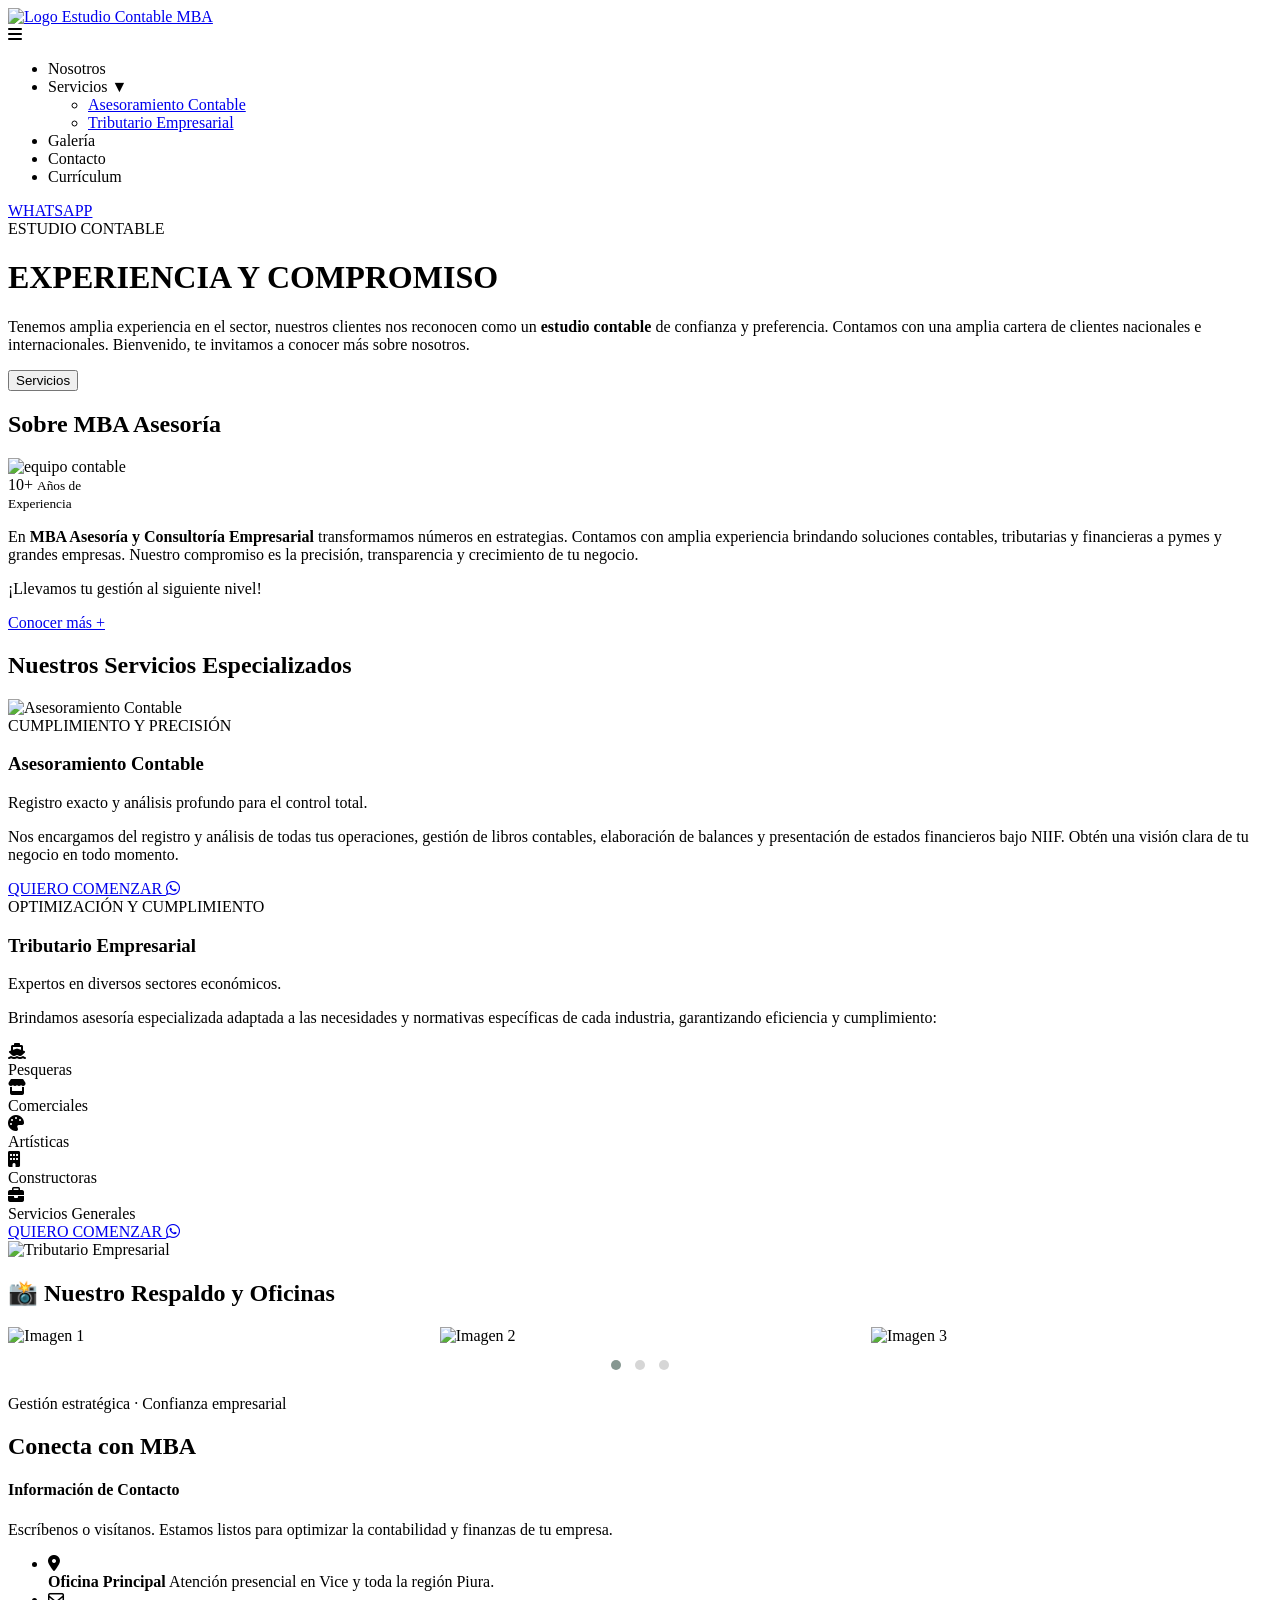
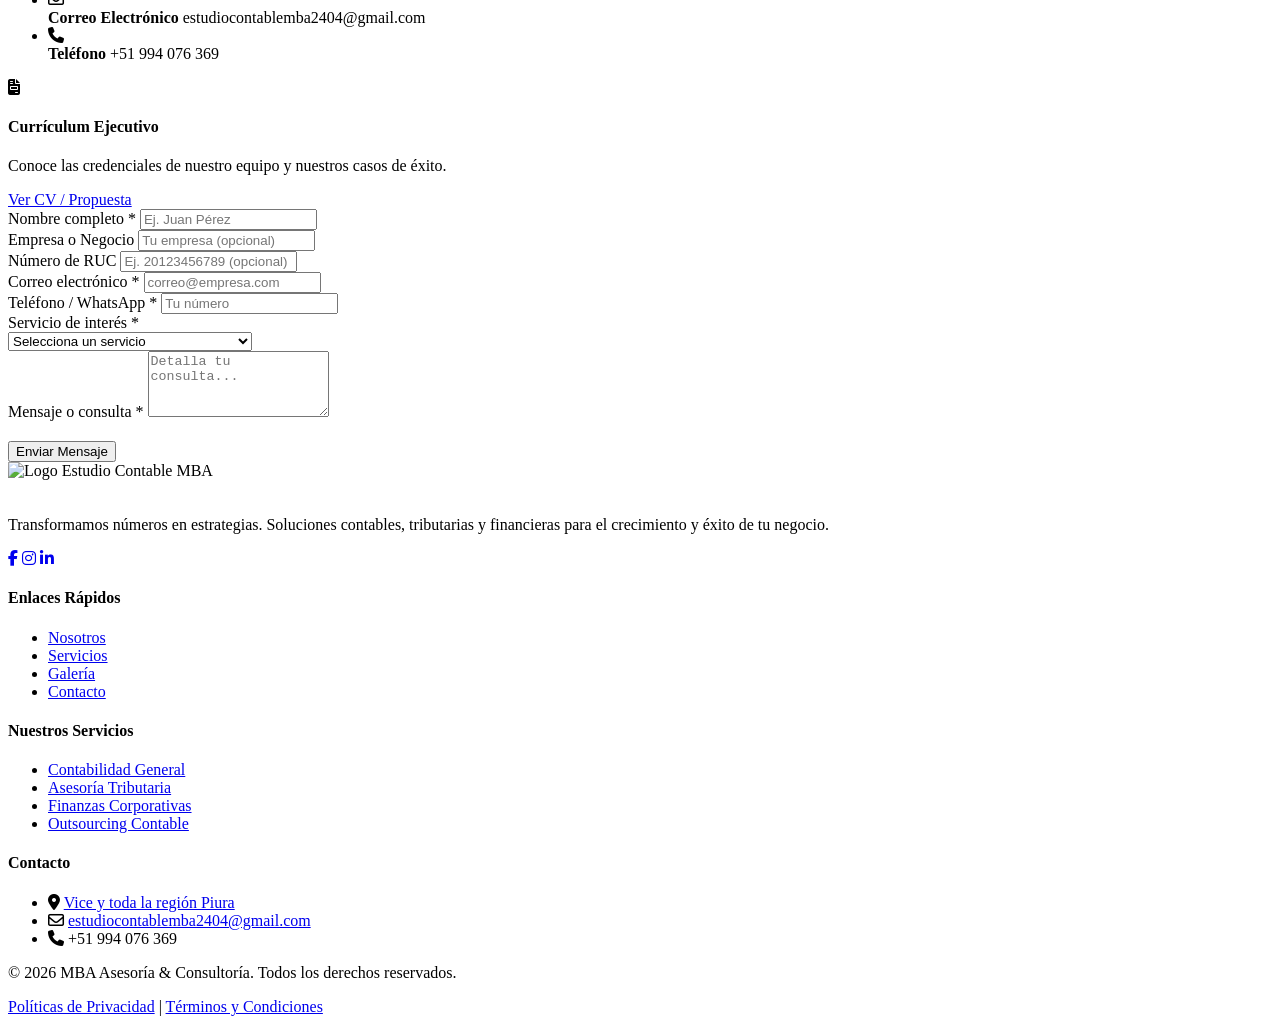
==== index.html @ dce8d4fb "Add files via upload" ====
<!DOCTYPE html>
<html lang="es">

<head>
    <meta charset="UTF-8">
    <meta name="viewport" content="width=device-width, initial-scale=1.0, user-scalable=yes">
    <title>MBA Asesoría | Consultoría Empresarial</title>

    <link rel="preconnect" href="https://fonts.googleapis.com">
    <link rel="preconnect" href="https://fonts.gstatic.com" crossorigin>
    <link href="https://fonts.googleapis.com/css2?family=Inter:wght@300;400;500;600;700;800&display=swap"
        rel="stylesheet">
    <link rel="stylesheet" href="https://cdnjs.cloudflare.com/ajax/libs/OwlCarousel2/2.3.4/assets/owl.carousel.min.css">
    <link rel="stylesheet"
        href="https://cdnjs.cloudflare.com/ajax/libs/OwlCarousel2/2.3.4/assets/owl.theme.default.min.css">
    <link rel="stylesheet" href="https://cdnjs.cloudflare.com/ajax/libs/font-awesome/6.4.0/css/all.min.css">
    <link rel="stylesheet" href="estilos/estilos.css">
    <!-- Google reCAPTCHA v2 -->
    <script src="https://www.google.com/recaptcha/api.js" async defer></script>
</head>

<body>
    <!-- ==========================================
         SECCIÓN HERO Y NAVEGACIÓN
         ========================================== -->
    <header class="header header-full-bg">
        <div class="header-overlay"></div>
        <!-- ==========================================
             MENÚ DE NAVEGACIÓN (EFECTO STICKY)
             ========================================== -->
        <!-- Contenedor del menú para el efecto sticky -->
        <div id="nav-wrapper" class="nav-wrapper">
            <div class="contenedor">
                <div class="encabezado fade-in-down">
                    <a href="#" class="logo-empresa">
                        <img src="imagenes/LOGO MBA.png" alt="Logo Estudio Contable MBA" class="logo-img">
                    </a>
                    <div class="nav-container">
                        <!-- ==========================================
                             MENÚ HAMBURGUESA (MÓVIL)
                             ========================================== -->
                        <!-- Botón hamburguesa para móvil -->
                        <div class="menu-toggle" id="mobile-menu-btn">
                            <i class="fa-solid fa-bars"></i>
                        </div>
                        <nav class="menu menu-blanco" id="nav-menu">
                            <ul>
                                <li data-section="sobre">Nosotros</li>
                                <li class="dropdown" data-section="servicios">
                                    Servicios <span class="arrow">▼</span>
                                    <ul class="dropdown-menu">
                                        <li><a href="#servicios">Asesoramiento Contable</a></li>
                                        <li><a href="#servicios">Tributario Empresarial</a></li>
                                    </ul>
                                </li>
                                <li data-section="carrusel">Galería</li>
                                <li data-section="contacto">Contacto</li>
                                <li data-section="cv">Currículum</li>
                            </ul>
                        </nav>
                        <a class="nav-btn-whatsapp nav-btn-destacado" href="https://wa.me/51994076369" target="_blank">
                            WHATSAPP
                        </a>
                    </div>
                </div>
            </div>
        </div>

        <div class="contenedor hero-contenedor">
            <div class="hero-contenido-inferior">
                <div class="hero-texto fade-in-up">
                    <div class="hero-subtitulo">
                        <span class="linea-vertical"></span> ESTUDIO CONTABLE
                    </div>
                    <h1>EXPERIENCIA Y COMPROMISO</h1>
                    <p>Tenemos amplia experiencia en el sector, nuestros clientes nos reconocen como un <strong>estudio
                            contable</strong> de confianza y preferencia. Contamos con una amplia cartera de clientes
                        nacionales e internacionales. Bienvenido, te invitamos a conocer más sobre nosotros.</p>
                    <div class="hero-botones">
                        <button class="btn-solid-accent"
                            onclick="document.getElementById('servicios').scrollIntoView({behavior: 'smooth'})">Servicios</button>
                    </div>
                </div>
            </div>

            <div class="scroll-down-icon fade-in-up" style="animation-delay: 0.5s">
                <a href="#sobre">
                    <div class="mouse-icon">
                        <div class="wheel"></div>
                    </div>
                </a>
            </div>
        </div>
    </header>

    <!-- ==========================================
         SECCIÓN SOBRE NOSOTROS
         ========================================== -->
    <section id="sobre" class="seccion-clara">
        <div class="container-section">
            <div class="titulo-seccion fade-in-up">
                <h2>Sobre MBA Asesoría</h2>
                <div class="linea-adorno"></div>
            </div>
            <div class="contenedor-sobremi fade-in-up">
                <div class="sobremi-imagen-wrapper">
                    <img src="imagenes/9.jpg" alt="equipo contable">
                    <div class="experiencia-badge">
                        <span>10+</span>
                        <small>Años de<br>Experiencia</small>
                    </div>
                </div>
                <div class="contenedor_boton">
                    <p>En <strong>MBA Asesoría y Consultoría Empresarial</strong> transformamos números en estrategias.
                        Contamos con amplia experiencia brindando soluciones contables, tributarias y financieras a
                        pymes y grandes empresas. Nuestro compromiso es la precisión, transparencia y crecimiento de tu
                        negocio.</p>
                    <p class="resaltado">¡Llevamos tu gestión al siguiente nivel!</p>
                    <a href="#contacto" class="btn-mas">Conocer más +</a>
                </div>
            </div>
        </div>
    </section>

    <!-- ==========================================
         SECCIÓN SERVICIOS (DISEÑO ZIGZAG)
         ========================================== -->
    <section id="servicios" class="seccion-clara">
        <div class="container-section">
            <div class="titulo-seccion fade-in-up">
                <h2>Nuestros Servicios Especializados</h2>
                <div class="linea-adorno"></div>
            </div>
            <div class="servicios-lista">
                <!-- Servicio 1: Imagen Izquierda, Texto Derecha -->
                <div class="servicio-fila fade-in-up">
                    <div class="servicio-img">
                        <img src="imagenes/1.jpg" alt="Asesoramiento Contable">
                    </div>
                    <div class="servicio-info">
                        <div class="servicio-etiqueta"><span class="punto"></span> CUMPLIMIENTO Y PRECISIÓN</div>
                        <h3>Asesoramiento Contable</h3>
                        <p class="servicio-destacado">Registro exacto y análisis profundo para el control total.</p>
                        <p>Nos encargamos del registro y análisis de todas tus operaciones, gestión de libros contables,
                            elaboración de balances y presentación de estados financieros bajo NIIF. Obtén una visión
                            clara de tu negocio en todo momento.</p>
                        <a href="#contacto" class="btn-servicio-wsp">
                            QUIERO COMENZAR
                            <span class="icono-btn">
                                <i class="fa-brands fa-whatsapp"></i>
                            </span>
                        </a>
                    </div>
                </div>

                <!-- Servicio 2: Texto Izquierda, Imagen Derecha -->
                <div class="servicio-fila inverso fade-in-up">
                    <div class="servicio-info">
                        <div class="servicio-etiqueta"><span class="punto"></span> OPTIMIZACIÓN Y CUMPLIMIENTO</div>
                        <h3>Tributario Empresarial</h3>
                        <p class="servicio-destacado">Expertos en diversos sectores económicos.</p>
                        <p>Brindamos asesoría especializada adaptada a las necesidades y normativas específicas de cada industria, garantizando eficiencia y cumplimiento:</p>
                        
                        <div class="sectores-grid">
                            <div class="sector-card">
                                <div class="sector-icon"><i class="fa-solid fa-ship"></i></div>
                                <span>Pesqueras</span>
                            </div>
                            <div class="sector-card">
                                <div class="sector-icon"><i class="fa-solid fa-store"></i></div>
                                <span>Comerciales</span>
                            </div>
                            <div class="sector-card">
                                <div class="sector-icon"><i class="fa-solid fa-palette"></i></div>
                                <span>Artísticas</span>
                            </div>
                            <div class="sector-card">
                                <div class="sector-icon"><i class="fa-solid fa-building"></i></div>
                                <span>Constructoras</span>
                            </div>
                            <div class="sector-card">
                                <div class="sector-icon"><i class="fa-solid fa-briefcase"></i></div>
                                <span>Servicios Generales</span>
                            </div>
                        </div>

                        <a href="#contacto" class="btn-servicio-wsp mt-4">
                            QUIERO COMENZAR
                            <span class="icono-btn">
                                <i class="fa-brands fa-whatsapp"></i>
                            </span>
                        </a>
                    </div>
                    <div class="servicio-img">
                        <img src="imagenes/10.jpg" alt="Tributario Empresarial">
                    </div>
                </div>
            </div>
        </div>
    </section>

    <!-- ==========================================
         CARRUSEL DE IMÁGENES (OWL CAROUSEL)
         ========================================== -->
    <div class="carrusel-wrapper seccion-clara" id="carrusel">
        <div class="container-section">
            <div class="titulo-seccion fade-in-up">
                <h2>📸 Nuestro Respaldo y Oficinas</h2>
                <div class="linea-adorno"></div>
            </div>
            <div class="owl-carousel owl-theme fade-in-up" id="miCarrusel">
                <div class="item"><img src="imagenes/5.png" alt="Imagen 1"></div>
                <div class="item"><img src="imagenes/6.jpg" alt="Imagen 2"></div>
                <div class="item"><img src="imagenes/7.jpg" alt="Imagen 3"></div>
                <div class="item"><img src="imagenes/8.jpg" alt="Imagen 4"></div>
                <div class="item"><img src="imagenes/2.jpg" alt="Imagen 5"></div>
                <div class="item"><img src="imagenes/9.jpg" alt="Imagen 6"></div>
                <div class="item"><img src="imagenes/1.jpg" alt="Imagen 7"></div>
            </div>
            <p class="carrusel-subtitulo">Gestión estratégica · Confianza empresarial</p>
        </div>
    </div>

    <section id="contacto" class="seccion-contacto">
        <div class="container-section">
            <div class="titulo-seccion fade-in-up">
                <h2>Conecta con MBA</h2>
                <div class="linea-adorno"></div>
            </div>
            <div class="contacto-wrapper fade-in-up">
                <div class="contacto-info">
                    <h4>Información de Contacto</h4>
                    <p class="contacto-desc">Escríbenos o visítanos. Estamos listos para optimizar la contabilidad y
                        finanzas de tu empresa.</p>
                    <ul class="lista-contacto">
                        <li>
                            <span class="icono-contacto">
                                <i class="fa-solid fa-location-dot"></i>
                            </span>
                            <div class="detalle-contacto">
                                <strong>Oficina Principal</strong>
                                <span>Atención presencial en Vice y toda la región Piura.</span>
                            </div>
                        </li>
                        <li>
                            <span class="icono-contacto">
                                <i class="fa-regular fa-envelope"></i>
                            </span>
                            <div class="detalle-contacto">
                                <strong>Correo Electrónico</strong>
                                <span>estudiocontablemba2404@gmail.com</span>
                            </div>
                        </li>
                        <li>
                            <span class="icono-contacto">
                                <i class="fa-solid fa-phone"></i>
                            </span>
                            <div class="detalle-contacto">
                                <strong>Teléfono</strong>
                                <span>+51 994 076 369</span>
                            </div>
                        </li>
                    </ul>

                    <div class="cv-caja">
                        <div class="cv-icono">
                            <i class="fa-solid fa-file-invoice"></i>
                        </div>
                        <div class="cv-contenido">
                            <h4>Currículum Ejecutivo</h4>
                            <p>Conoce las credenciales de nuestro equipo y nuestros casos de éxito.</p>
                            <a href="#cv" class="btn-cv">Ver CV / Propuesta</a>
                        </div>
                    </div>
                </div>

                <!-- ==========================================
                     FORMULARIO (ENVÍO A GOOGLE SHEETS)
                     ========================================== -->
                <div class="contacto-formulario">
                    <form id="form-google-sheets">
                        <div class="form-row">
                            <div class="grupo-input">
                                <label for="nombre">Nombre completo *</label>
                                <input type="text" id="nombre" name="nombre" required placeholder="Ej. Juan Pérez">
                            </div>
                            <div class="grupo-input">
                                <label for="empresa">Empresa o Negocio</label>
                                <input type="text" id="empresa" name="empresa" placeholder="Tu empresa (opcional)">
                            </div>
                        </div>
                        <div class="form-row">
                            <div class="grupo-input">
                                <label for="ruc">Número de RUC</label>
                                <input type="text" id="ruc" name="ruc" placeholder="Ej. 20123456789 (opcional)">
                            </div>
                            <div class="grupo-input">
                                <label for="correo">Correo electrónico *</label>
                                <input type="email" id="correo" name="correo" required placeholder="correo@empresa.com">
                            </div>
                        </div>
                        <div class="form-row">
                            <div class="grupo-input">
                                <label for="telefono">Teléfono / WhatsApp *</label>
                                <input type="tel" id="telefono" name="telefono" required placeholder="Tu número">
                            </div>
                            <div class="grupo-input">
                                <label for="servicio">Servicio de interés *</label>
                                <div class="select-wrapper">
                                    <select id="servicio" name="servicio" required>
                                        <option value="" disabled selected>Selecciona un servicio</option>
                                        <option value="Contabilidad General">Contabilidad General</option>
                                        <option value="Asesoría Tributaria">Asesoría Tributaria</option>
                                        <option value="Finanzas Corporativas">Finanzas Corporativas</option>
                                        <option value="Outsourcing Contable">Outsourcing Contable</option>
                                        <option value="No lo sé / Quiero asesoría para elegir">No lo sé / Quiero
                                            asesoría para elegir</option>
                                        <option value="Otro">Otro</option>
                                    </select>
                                </div>
                            </div>
                        </div>
                        <div class="grupo-input">
                            <label for="mensaje">Mensaje o consulta *</label>
                            <textarea id="mensaje" name="mensaje" rows="4" required
                                placeholder="Detalla tu consulta..."></textarea>
                        </div>

                        <!-- AÑADE AQUÍ TU SITE-KEY DE GOOGLE RECAPTCHA -->
                        <div class="g-recaptcha" data-sitekey="TU_CLAVE_DE_SITIO_AQUI" style="margin-bottom: 20px;">
                        </div>

                        <button type="submit" id="btn-enviar" class="btn-principal ancho-completo">Enviar
                            Mensaje</button>
                        <div id="mensaje-estado" class="mensaje-estado"></div>
                    </form>
                </div>

            </div>
        </div>
    </section>

    <!-- ==========================================
         FOOTER (PIE DE PÁGINA CON CSS GRID)
         ========================================== -->
    <footer class="footer-profesional">
        <div class="footer-top">
            <div class="contenedor footer-grid">
                <div class="footer-col brand-col">
                    <div class="footer-logo">
                        <img src="imagenes/LOGO MBA.png" alt="Logo Estudio Contable MBA" class="logo-img"
                            style="margin-bottom: 20px; max-height: 80px;">
                    </div>
                    <p>Transformamos números en estrategias. Soluciones contables, tributarias y financieras para el
                        crecimiento y éxito de tu negocio.</p>
                    <div class="redes-sociales">
                        <a href="https://www.facebook.com/profile.php?id=100092338925636" target="_blank"
                            class="icono-red"><i class="fa-brands fa-facebook-f"></i></a>
                        <a href="#" class="icono-red"><i class="fa-brands fa-instagram"></i></a>
                        <a href="#" class="icono-red"><i class="fa-brands fa-linkedin-in"></i></a>
                    </div>
                </div>
                <div class="footer-col">
                    <h4>Enlaces Rápidos</h4>
                    <ul>
                        <li><a href="javascript:void(0)"
                                onclick="document.getElementById('sobre').scrollIntoView({behavior: 'smooth'})">Nosotros</a>
                        </li>
                        <li><a href="javascript:void(0)"
                                onclick="document.getElementById('servicios').scrollIntoView({behavior: 'smooth'})">Servicios</a>
                        </li>
                        <li><a href="javascript:void(0)"
                                onclick="document.getElementById('carrusel').scrollIntoView({behavior: 'smooth'})">Galería</a>
                        </li>
                        <li><a href="javascript:void(0)"
                                onclick="document.getElementById('contacto').scrollIntoView({behavior: 'smooth'})">Contacto</a>
                        </li>
                    </ul>
                </div>
                <div class="footer-col">
                    <h4>Nuestros Servicios</h4>
                    <ul>
                        <li><a href="servicios/contabilidad.html">Contabilidad General</a></li>
                        <li><a href="servicios/tributaria.html">Asesoría Tributaria</a></li>
                        <li><a href="servicios/finanzas.html">Finanzas Corporativas</a></li>
                        <li><a href="servicios/outsourcing.html">Outsourcing Contable</a></li>
                    </ul>
                </div>
                <div class="footer-col">
                    <h4>Contacto</h4>
                    <ul class="footer-contacto">
                        <li>
                            <i class="fa-solid fa-location-dot"></i>
                            <a href="https://maps.app.goo.gl/Wovm9vbF8Jiqnr1x7" target="_blank"><span>Vice y toda la región Piura</span></a>
                        </li>
                        <li>
                            <i class="fa-regular fa-envelope"></i>
                            <a href="https://mail.google.com/mail/?view=cm&fs=1&to=estudiocontablemba2404@gmail.com&" target="_blank"><span>estudiocontablemba2404@gmail.com</span></a>
                        </li>
                        <li>
                            <i class="fa-solid fa-phone"></i>
                            <span>+51 994 076 369</span>
                        </li>
                    </ul>
                </div>
            </div>
        </div>
        <div class="footer-bottom">
            <div class="contenedor">
                <div class="footer-bottom-content">
                    <p>&copy; 2026 MBA Asesoría & Consultoría. Todos los derechos reservados.</p>
                    <div class="footer-bottom-links">
                        <a href="#">Políticas de Privacidad</a>
                        <span class="separador">|</span>
                        <a href="#">Términos y Condiciones</a>
                    </div>
                </div>
            </div>
        </div>
    </footer>

    <script src="https://cdnjs.cloudflare.com/ajax/libs/jquery/3.7.1/jquery.min.js"></script>
    <script src="https://cdnjs.cloudflare.com/ajax/libs/OwlCarousel2/2.3.4/owl.carousel.min.js"></script>

    <script>
        // ==========================================
        // ⚙️ LÓGICA DEL CARRUSEL (AUTOPLAY Y RESPONSIVE)
        // ==========================================
        $(document).ready(function () {
            $("#miCarrusel").owlCarousel({
                items: 3,
                loop: true,
                margin: 30,
                autoplay: true,
                autoplayTimeout: 3500,
                autoplayHoverPause: true,
                smartSpeed: 800,
                responsive: {
                    0: { items: 1, margin: 15, nav: false },
                    768: { items: 2, margin: 20 },
                    1024: { items: 3, margin: 30 }
                },
                dots: true,
                nav: false
            });
        });

        // ==========================================
        // ⚙️ LÓGICA DEL MENÚ HAMBURGUESA
        // ==========================================
        const mobileMenuBtn = document.getElementById('mobile-menu-btn');
        const navMenu = document.getElementById('nav-menu');

        mobileMenuBtn.addEventListener('click', () => {
            navMenu.classList.toggle('active');
            const icon = mobileMenuBtn.querySelector('i');
            icon.classList.toggle('fa-bars');
            icon.classList.toggle('fa-xmark');
        });

        // ==========================================
        // ⚙️ LÓGICA DE NAVEGACIÓN POR SCROLL SUAVE
        // ==========================================
        document.querySelectorAll('.menu ul li').forEach(item => {
            item.addEventListener('click', function (e) {
                const texto = this.innerText.trim().toLowerCase();
                let sectionId = '';
                if (texto.includes('nosotros')) sectionId = 'sobre';
                else if (texto.includes('servicios')) sectionId = 'servicios';
                else if (texto.includes('galería')) sectionId = 'carrusel';
                else if (texto.includes('contacto')) sectionId = 'contacto';
                else if (texto.includes('currículum')) sectionId = 'cv';

                if (sectionId) {
                    const target = document.getElementById(sectionId);
                    if (target) {
                        target.scrollIntoView({ behavior: 'smooth', block: 'start' });
                        // Cerrar menú en móvil
                        if (navMenu.classList.contains('active')) {
                            navMenu.classList.remove('active');
                            const icon = mobileMenuBtn.querySelector('i');
                            icon.classList.add('fa-bars');
                            icon.classList.remove('fa-xmark');
                        }
                    }
                }
            });
        });

        // ==========================================
        // ⚙️ ANIMACIONES AL HACER SCROLL (INTERSECTION OBSERVER)
        // ==========================================
        const observerOptions = {
            root: null,
            rootMargin: '0px',
            threshold: 0.15
        };

        const observer = new IntersectionObserver((entries, observer) => {
            entries.forEach(entry => {
                if (entry.isIntersecting) {
                    entry.target.classList.add('visible');
                    observer.unobserve(entry.target);
                }
            });
        }, observerOptions);

        document.querySelectorAll('.fade-in-up, .fade-in-left, .fade-in-down').forEach(el => {
            observer.observe(el);
        });

        // ==========================================
        // ⚙️ LÓGICA PARA EL MENÚ STICKY (EFECTO BLANCO AL BAJAR)
        // ==========================================
        window.addEventListener('scroll', function () {
            const navWrapper = document.getElementById('nav-wrapper');
            if (window.scrollY > 50) {
                navWrapper.classList.add('navbar-fixed');
            } else {
                navWrapper.classList.remove('navbar-fixed');
            }
        });

        // ==========================================
        // ⚙️ LÓGICA DE ENVÍO DE FORMULARIO CON FETCH (SIN RECARGA)
        // ==========================================
        const form = document.getElementById('form-google-sheets');
        const btnEnviar = document.getElementById('btn-enviar');
        const mensajeEstado = document.getElementById('mensaje-estado');

        const scriptURL = 'https://script.google.com/macros/s/AKfycbwjhImYrNAMVXxxacIMW8kBl_aMa1dq9CRJsQU_aEEJx1-hh5KAFl4pVtEcw8vpDqfH/exec';

        form.addEventListener('submit', e => {
            e.preventDefault();
            btnEnviar.innerHTML = '<span class="loader"></span> Enviando...';
            btnEnviar.disabled = true;
            mensajeEstado.style.display = 'none';
            mensajeEstado.className = 'mensaje-estado';

            fetch(scriptURL, { method: 'POST', body: new FormData(form) })
                .then(response => {
                    mensajeEstado.textContent = '¡Mensaje enviado con éxito! Nos contactaremos pronto.';
                    mensajeEstado.classList.add('exito');
                    mensajeEstado.style.display = 'block';
                    btnEnviar.textContent = 'Enviar Mensaje';
                    btnEnviar.disabled = false;
                    form.reset();
                    setTimeout(() => { mensajeEstado.style.display = 'none'; }, 6000);
                })
                .catch(error => {
                    console.error('Error!', error.message);
                    mensajeEstado.textContent = 'Ocurrió un error al enviar. Por favor, intenta de nuevo.';
                    mensajeEstado.classList.add('error');
                    mensajeEstado.style.display = 'block';
                    btnEnviar.textContent = 'Enviar Mensaje';
                    btnEnviar.disabled = false;
                });
        });
    </script>
</body>

</html>
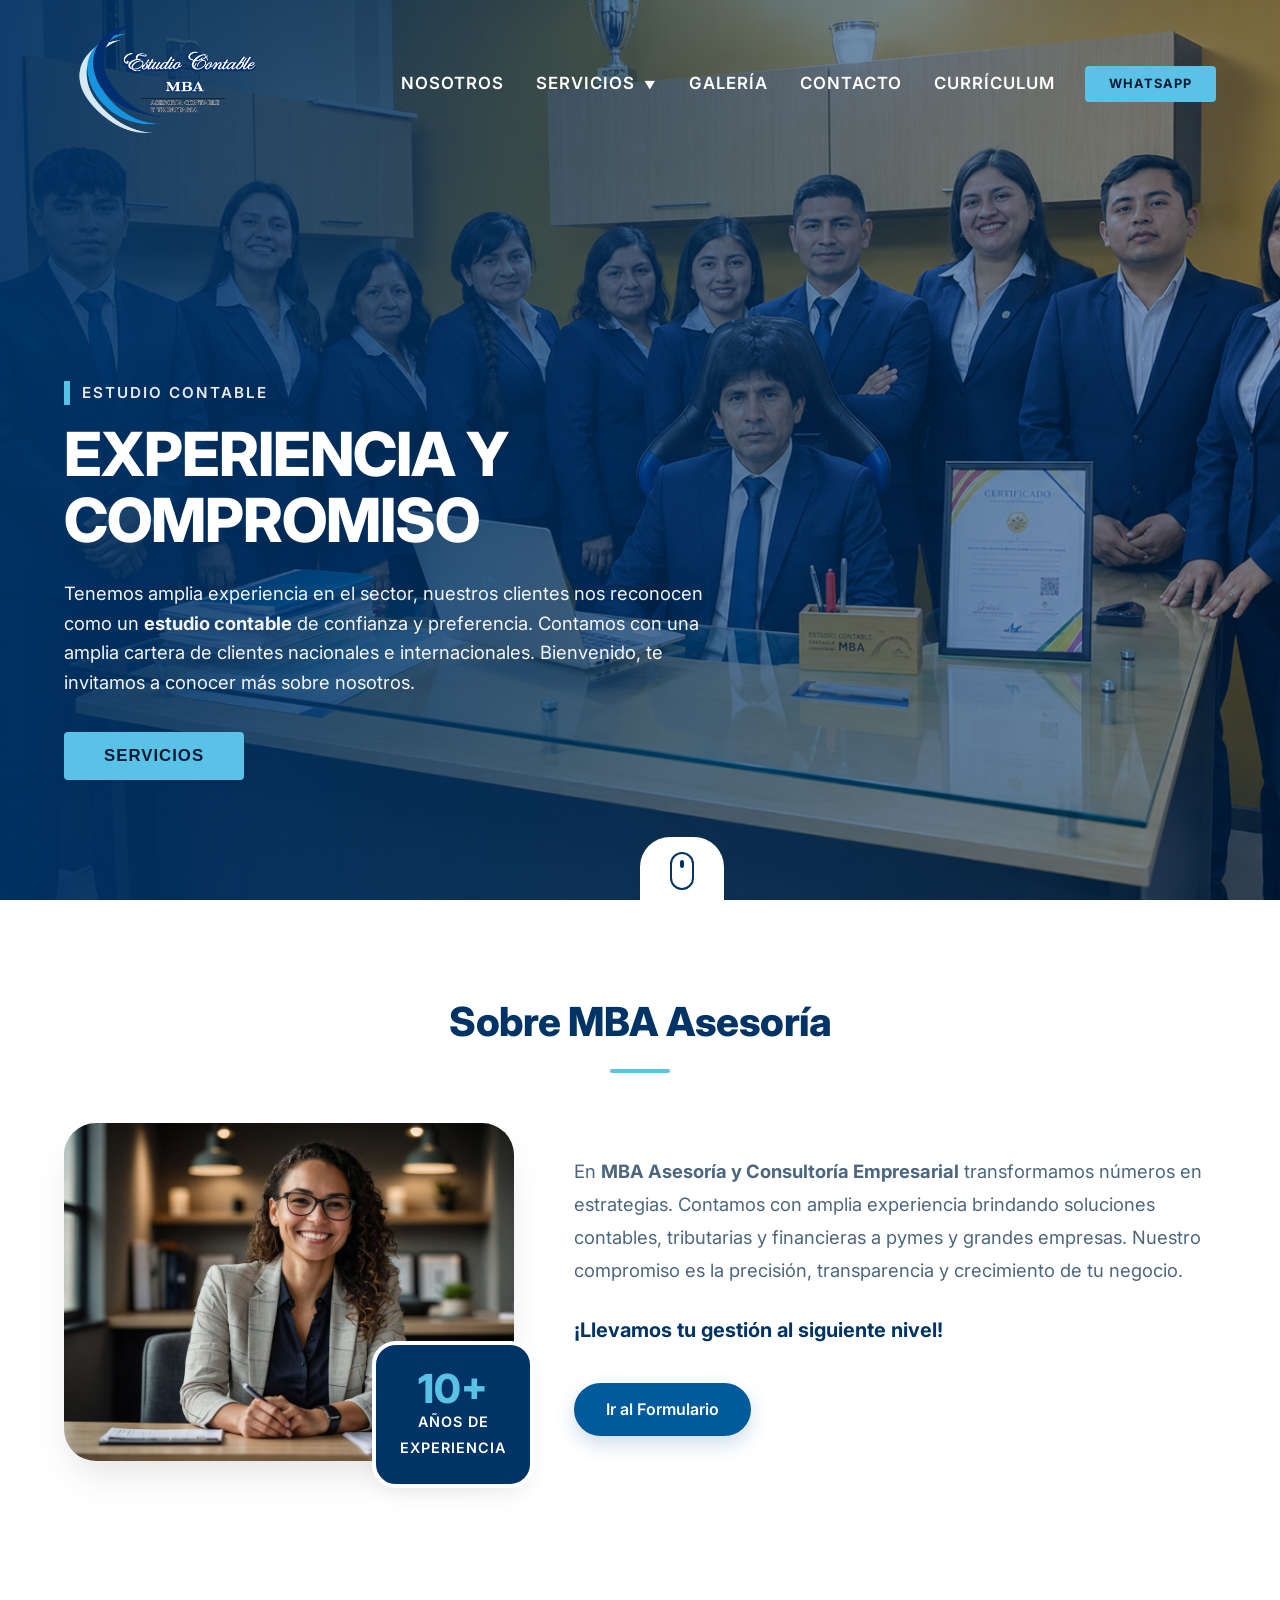
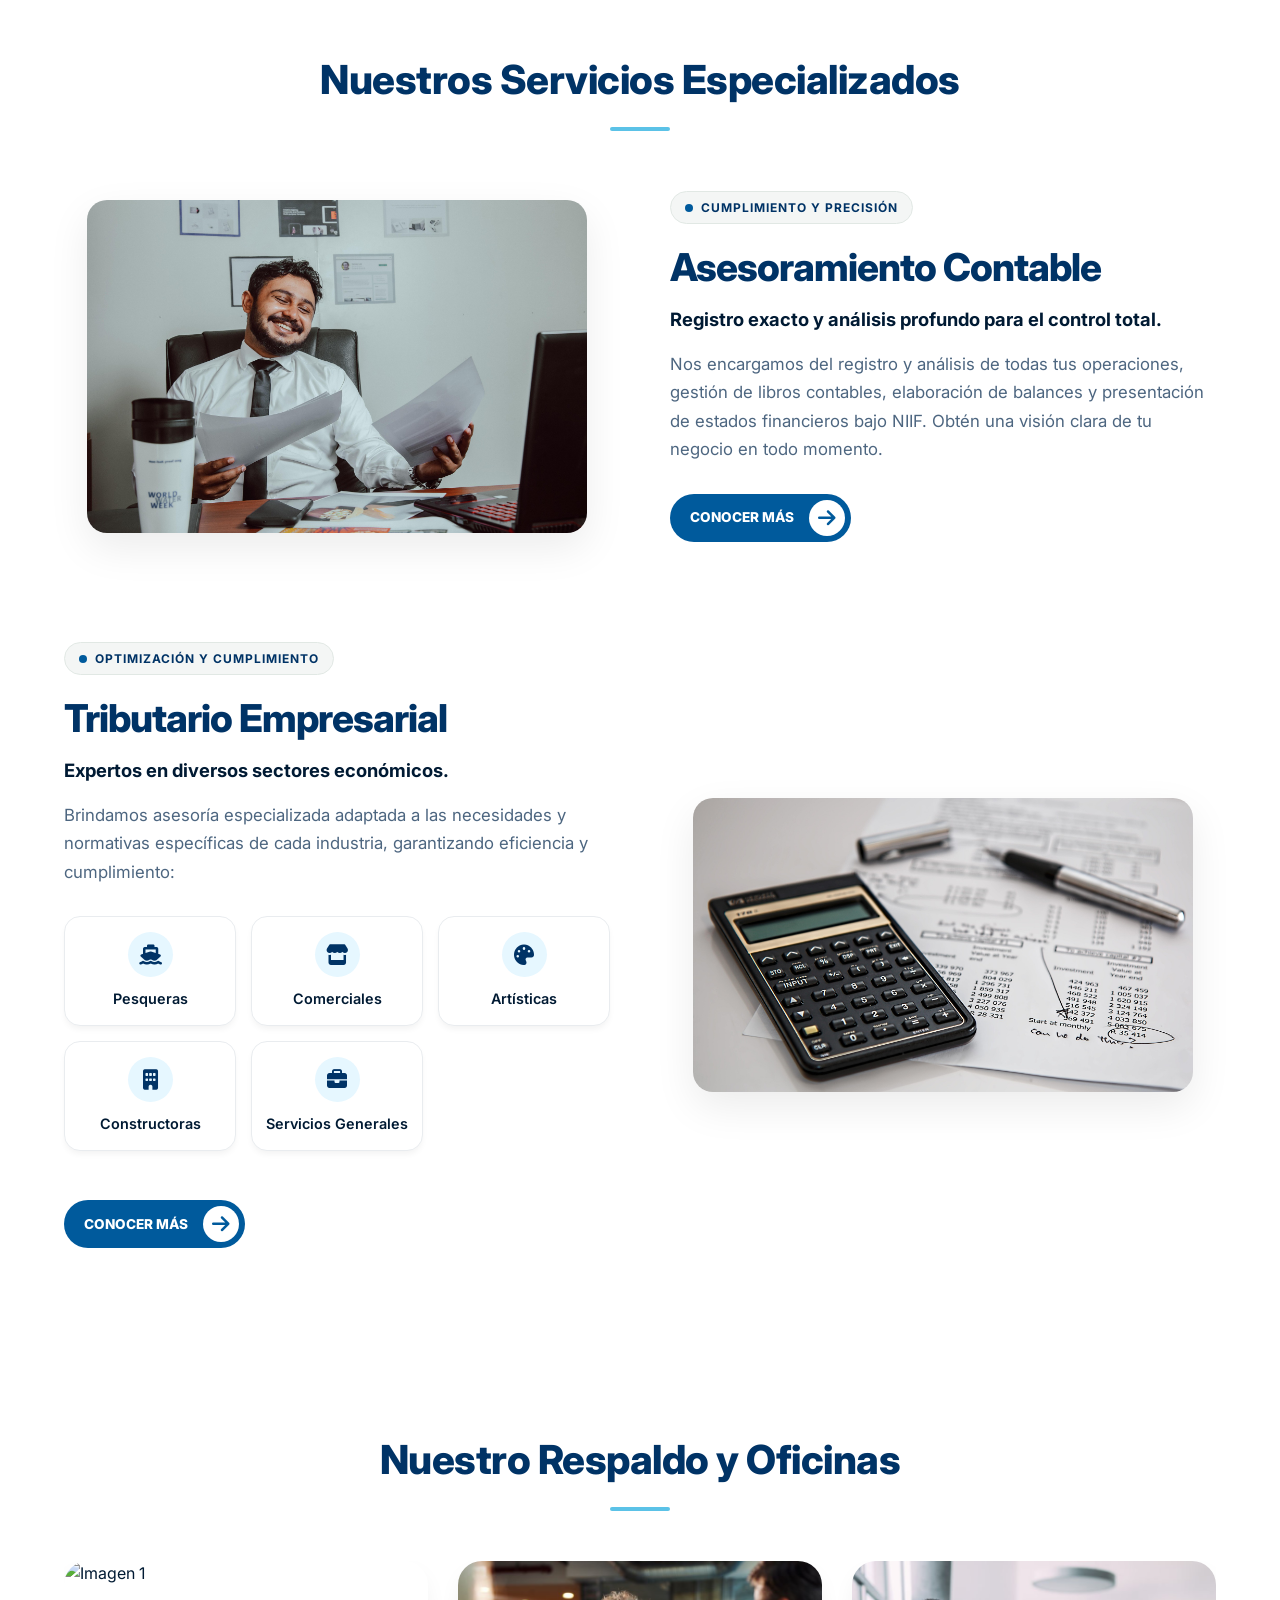
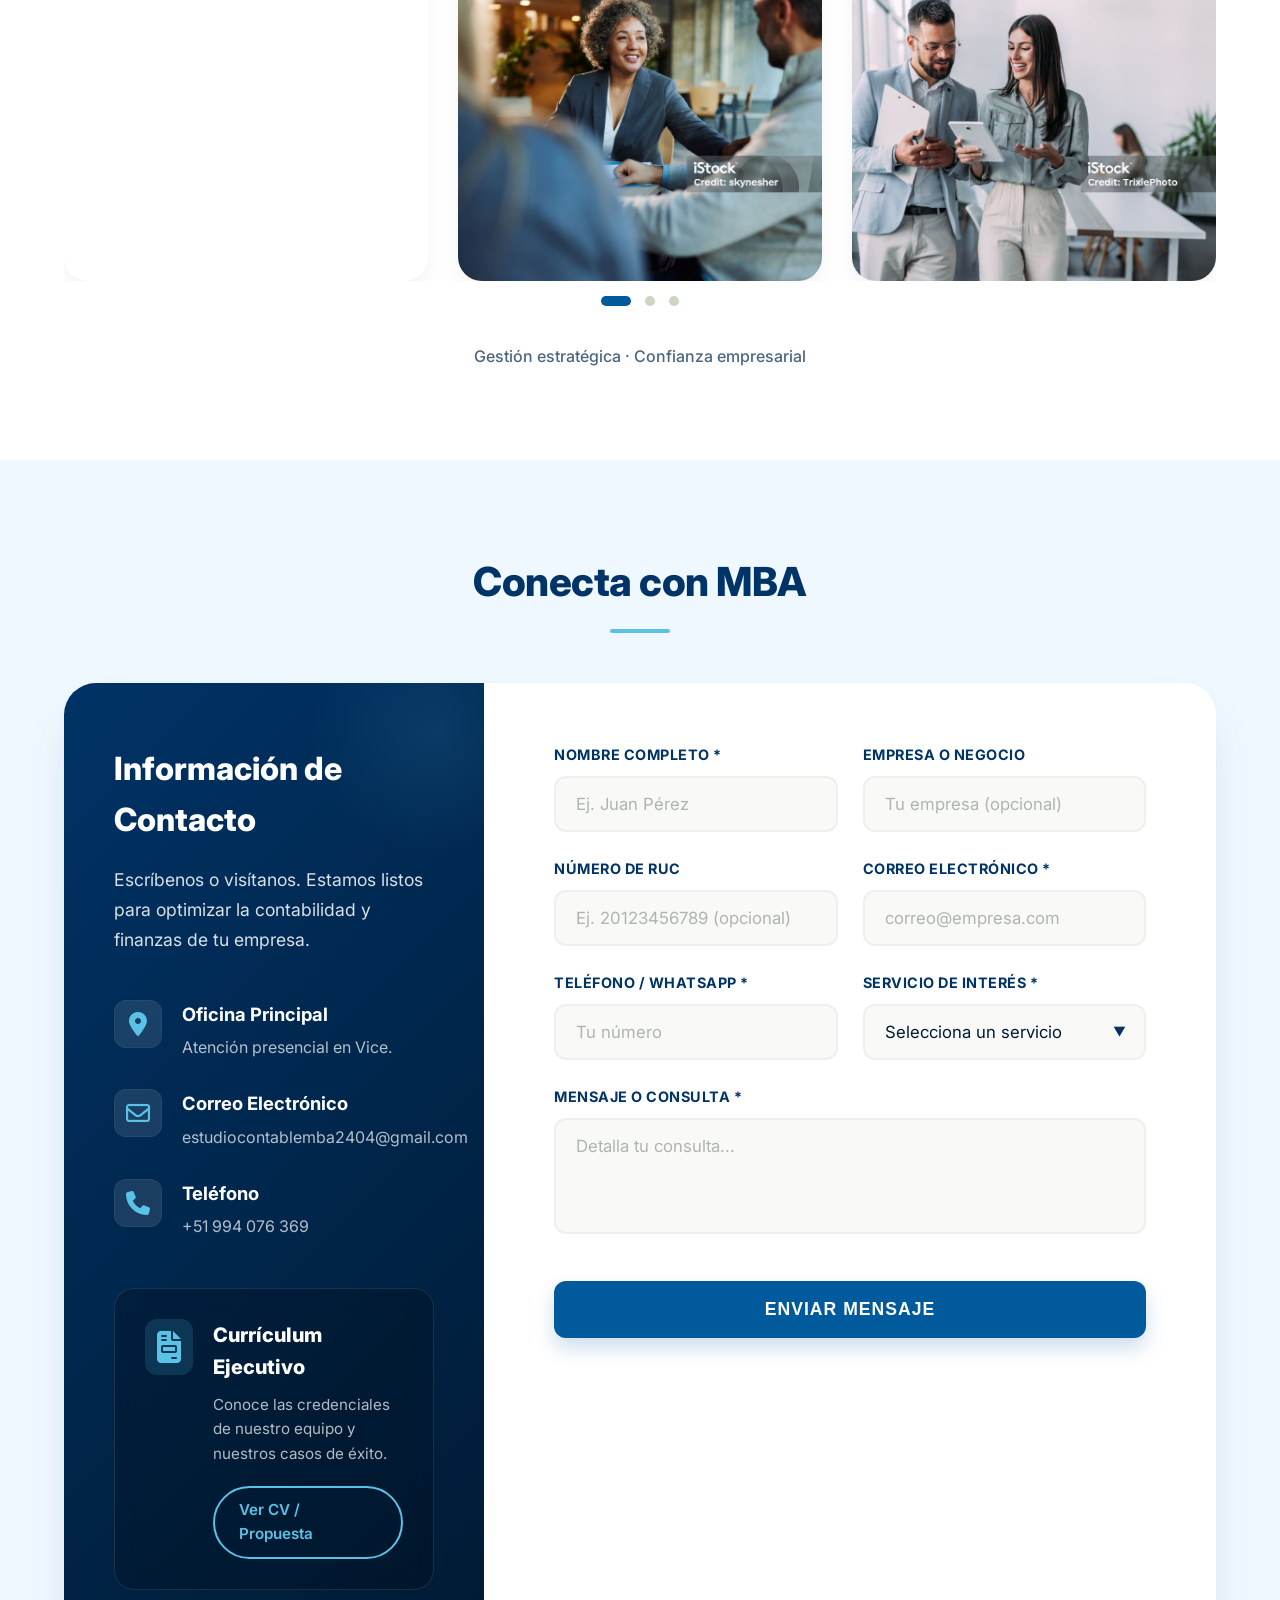
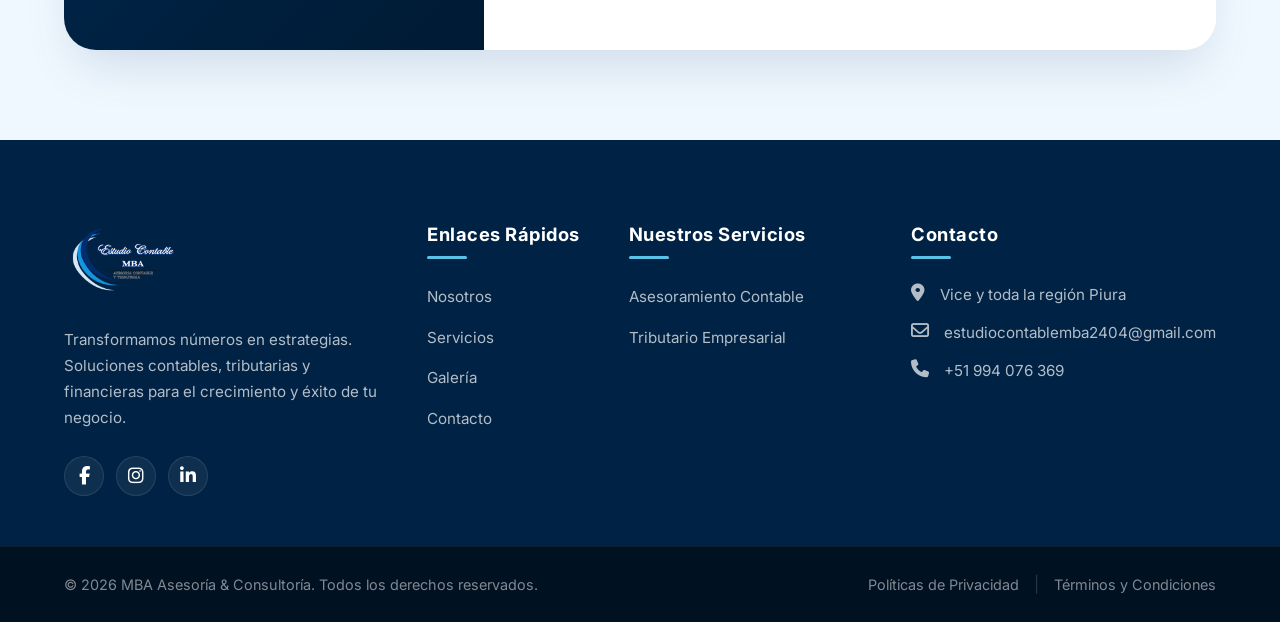
==== commit 35d4337d: "Update index.html" ====
--- a/index.html
+++ b/index.html
@@ -5,6 +5,9 @@
     <meta charset="UTF-8">
     <meta name="viewport" content="width=device-width, initial-scale=1.0, user-scalable=yes">
     <title>MBA Asesoría | Consultoría Empresarial</title>
+
+    <!-- Favicon -->
+    <link rel="icon" href="imagenes/LOGO MBA.png" type="image/png">
 
     <link rel="preconnect" href="https://fonts.googleapis.com">
     <link rel="preconnect" href="https://fonts.gstatic.com" crossorigin>
@@ -47,7 +50,9 @@
                             <ul>
                                 <li data-section="sobre">Nosotros</li>
                                 <li class="dropdown" data-section="servicios">
-                                    Servicios <span class="arrow">▼</span>
+                                    <a href="subpaginas/index2.html"
+                                        style="color:inherit; text-decoration:none;">Servicios</a> <span
+                                        class="arrow">▼</span>
                                     <ul class="dropdown-menu">
                                         <li><a href="#servicios">Asesoramiento Contable</a></li>
                                         <li><a href="#servicios">Tributario Empresarial</a></li>
@@ -116,7 +121,7 @@
                         pymes y grandes empresas. Nuestro compromiso es la precisión, transparencia y crecimiento de tu
                         negocio.</p>
                     <p class="resaltado">¡Llevamos tu gestión al siguiente nivel!</p>
-                    <a href="#contacto" class="btn-mas">Conocer más +</a>
+                    <a href="#contacto" class="btn-mas">Ir al Formulario</a>
                 </div>
             </div>
         </div>
@@ -144,10 +149,10 @@
                         <p>Nos encargamos del registro y análisis de todas tus operaciones, gestión de libros contables,
                             elaboración de balances y presentación de estados financieros bajo NIIF. Obtén una visión
                             clara de tu negocio en todo momento.</p>
-                        <a href="#contacto" class="btn-servicio-wsp">
-                            QUIERO COMENZAR
+                        <a href="subpaginas/index2.html#asesoramiento-contable" class="btn-servicio-wsp">
+                            CONOCER MÁS
                             <span class="icono-btn">
-                                <i class="fa-brands fa-whatsapp"></i>
+                                <i class="fa-solid fa-arrow-right"></i>
                             </span>
                         </a>
                     </div>
@@ -159,8 +164,9 @@
                         <div class="servicio-etiqueta"><span class="punto"></span> OPTIMIZACIÓN Y CUMPLIMIENTO</div>
                         <h3>Tributario Empresarial</h3>
                         <p class="servicio-destacado">Expertos en diversos sectores económicos.</p>
-                        <p>Brindamos asesoría especializada adaptada a las necesidades y normativas específicas de cada industria, garantizando eficiencia y cumplimiento:</p>
-                        
+                        <p>Brindamos asesoría especializada adaptada a las necesidades y normativas específicas de cada
+                            industria, garantizando eficiencia y cumplimiento:</p>
+
                         <div class="sectores-grid">
                             <div class="sector-card">
                                 <div class="sector-icon"><i class="fa-solid fa-ship"></i></div>
@@ -184,10 +190,10 @@
                             </div>
                         </div>
 
-                        <a href="#contacto" class="btn-servicio-wsp mt-4">
-                            QUIERO COMENZAR
+                        <a href="subpaginas/index2.html#tributario-empresarial" class="btn-servicio-wsp mt-4">
+                            CONOCER MÁS
                             <span class="icono-btn">
-                                <i class="fa-brands fa-whatsapp"></i>
+                                <i class="fa-solid fa-arrow-right"></i>
                             </span>
                         </a>
                     </div>
@@ -205,7 +211,7 @@
     <div class="carrusel-wrapper seccion-clara" id="carrusel">
         <div class="container-section">
             <div class="titulo-seccion fade-in-up">
-                <h2>📸 Nuestro Respaldo y Oficinas</h2>
+                <h2>Nuestro Respaldo y Oficinas</h2>
                 <div class="linea-adorno"></div>
             </div>
             <div class="owl-carousel owl-theme fade-in-up" id="miCarrusel">
@@ -239,7 +245,7 @@
                             </span>
                             <div class="detalle-contacto">
                                 <strong>Oficina Principal</strong>
-                                <span>Atención presencial en Vice y toda la región Piura.</span>
+                                <span>Atención presencial en Vice.</span>
                             </div>
                         </li>
                         <li>
@@ -380,10 +386,12 @@
                 <div class="footer-col">
                     <h4>Nuestros Servicios</h4>
                     <ul>
-                        <li><a href="servicios/contabilidad.html">Contabilidad General</a></li>
-                        <li><a href="servicios/tributaria.html">Asesoría Tributaria</a></li>
-                        <li><a href="servicios/finanzas.html">Finanzas Corporativas</a></li>
-                        <li><a href="servicios/outsourcing.html">Outsourcing Contable</a></li>
+                        <li><a href="javascript:void(0)"
+                                onclick="document.getElementById('servicios').scrollIntoView({behavior: 'smooth'})">Asesoramiento
+                                Contable</a></li>
+                        <li><a href="javascript:void(0)"
+                                onclick="document.getElementById('servicios').scrollIntoView({behavior: 'smooth'})">Tributario
+                                Empresarial</a></li>
                     </ul>
                 </div>
                 <div class="footer-col">
@@ -391,11 +399,13 @@
                     <ul class="footer-contacto">
                         <li>
                             <i class="fa-solid fa-location-dot"></i>
-                            <a href="https://maps.app.goo.gl/Wovm9vbF8Jiqnr1x7" target="_blank"><span>Vice y toda la región Piura</span></a>
+                            <a href="https://maps.app.goo.gl/Wovm9vbF8Jiqnr1x7" target="_blank"><span>Vice y toda la
+                                    región Piura</span></a>
                         </li>
                         <li>
                             <i class="fa-regular fa-envelope"></i>
-                            <a href="https://mail.google.com/mail/?view=cm&fs=1&to=estudiocontablemba2404@gmail.com&" target="_blank"><span>estudiocontablemba2404@gmail.com</span></a>
+                            <a href="https://mail.google.com/mail/?view=cm&fs=1&to=estudiocontablemba2404@gmail.com&"
+                                target="_blank"><span>estudiocontablemba2404@gmail.com</span></a>
                         </li>
                         <li>
                             <i class="fa-solid fa-phone"></i>
@@ -463,6 +473,9 @@
         // ==========================================
         document.querySelectorAll('.menu ul li').forEach(item => {
             item.addEventListener('click', function (e) {
+                if (e.target.tagName.toLowerCase() === 'a' && e.target.getAttribute('href') && !e.target.getAttribute('href').startsWith('#')) {
+                    return;
+                }
                 const texto = this.innerText.trim().toLowerCase();
                 let sectionId = '';
                 if (texto.includes('nosotros')) sectionId = 'sobre';
@@ -474,6 +487,9 @@
                 if (sectionId) {
                     const target = document.getElementById(sectionId);
                     if (target) {
+                        if (e.target.tagName.toLowerCase() === 'a' && e.target.getAttribute('href') && e.target.getAttribute('href').startsWith('#')) {
+                            e.preventDefault();
+                        }
                         target.scrollIntoView({ behavior: 'smooth', block: 'start' });
                         // Cerrar menú en móvil
                         if (navMenu.classList.contains('active')) {
@@ -559,4 +575,4 @@
     </script>
 </body>
 
-</html>+</html>
--- a/estilos/estilos.css
+++ b/estilos/estilos.css
@@ -0,0 +1,1367 @@
+/* ==========================================
+   🎨 VARIABLES GLOBALES (COLORES Y ESTILOS)
+   ========================================== */
+/* VARIABLES Y RESET */
+:root {
+    --color-primary: #003366;    
+    --color-secondary: #005a9c;  
+    --color-accent: #5bc2e7;     
+    --color-accent-hover: #3ba2c7;
+    --color-bg-light: #f0f8ff;
+    --color-bg-gray: #e6f7ff;
+    --color-bg-white: #ffffff;
+    --color-text-dark: #001a33;
+    --color-text-muted: #4d6680;
+    --color-border: #e9ecef;
+    --color-success: #2e7d32;
+    --color-error: #d32f2f;
+    
+    --shadow-sm: 0 4px 6px -1px rgba(0, 0, 0, 0.05);
+    --shadow-md: 0 10px 25px -5px rgba(0, 0, 0, 0.08);
+    --shadow-lg: 0 20px 40px -10px rgba(0, 0, 0, 0.12);
+    --shadow-float: 0 25px 50px -12px rgba(0, 90, 156, 0.15);
+    
+    --font-main: 'Inter', sans-serif;
+    --radius-md: 16px;
+    --radius-lg: 24px;
+    --radius-xl: 32px;
+}
+
+* {
+    margin: 0;
+    padding: 0;
+    box-sizing: border-box;
+}
+
+html {
+    scroll-behavior: smooth;
+}
+
+body {
+    font-family: var(--font-main);
+    background-color: var(--color-bg-white);
+    color: var(--color-text-dark);
+    line-height: 1.6;
+    overflow-x: hidden;
+}
+
+a {
+    text-decoration: none;
+}
+
+/* UTILIDADES */
+.contenedor, .container-section {
+    max-width: 1200px;
+    margin: 0 auto;
+    padding: 0 24px;
+    width: 100%;
+}
+
+.seccion-clara { background-color: var(--color-bg-white); }
+.seccion-gris { background-color: var(--color-bg-gray); }
+.seccion-contacto { background-color: var(--color-bg-light); }
+
+section, .carrusel-wrapper {
+    padding: 90px 0;
+}
+
+.titulo-seccion {
+    text-align: center;
+    margin-bottom: 50px;
+}
+
+.titulo-seccion h2 {
+    font-size: 2.5rem;
+    font-weight: 800;
+    color: var(--color-primary);
+    letter-spacing: -0.5px;
+}
+
+.linea-adorno {
+    width: 60px;
+    height: 4px;
+    background: var(--color-accent);
+    margin: 15px auto 0;
+    border-radius: 4px;
+}
+
+/* ==========================================
+   🖼️ SECCIÓN HERO (IMAGEN DE FONDO PRINCIPAL)
+   ========================================== */
+/* HEADER Y NAVEGACIÓN */
+.header-full-bg {
+    background-image: url('../imagenes/FONDO MBA MEJORADO.png');
+    background-size: cover;
+    background-position: center;
+    background-repeat: no-repeat;
+    position: relative;
+    overflow: hidden;
+    min-height: 100vh;
+    display: flex;
+    flex-direction: column;
+}
+
+.header-overlay {
+    position: absolute;
+    top: 0; left: 0; width: 100%; height: 100%;
+    background: linear-gradient(to right, rgba(0, 51, 102, 0.92) 0%, rgba(0, 51, 102, 0.4) 100%);
+    z-index: 1;
+}
+
+.hero-contenedor {
+    flex: 1;
+    display: flex;
+    flex-direction: column;
+    position: relative;
+    z-index: 2;
+}
+
+.encabezado {
+    display: flex;
+    justify-content: space-between;
+    align-items: center;
+    padding: 10px 0;
+    flex-wrap: wrap;
+    gap: 20px;
+}
+
+.logo-blanco {
+    color: #ffffff !important;
+}
+.logo-blanco span {
+    color: #e0e0e0 !important;
+}
+
+.logo-img {
+    height: 140px;
+    width: auto;
+    object-fit: contain;
+    transition: all 0.3s ease;
+}
+
+.logo-img:hover {
+    transform: scale(1.05);
+}
+
+.menu-blanco ul li {
+    color: #ffffff !important;
+    text-transform: uppercase;
+    font-size: 0.85rem;
+    letter-spacing: 1px;
+}
+
+.menu-blanco ul li:hover {
+    color: var(--color-accent) !important;
+}
+
+.menu-blanco ul li::after {
+    background-color: var(--color-accent) !important;
+}
+
+.nav-container {
+    display: flex;
+    align-items: center;
+    gap: 30px;
+}
+
+.menu ul {
+    display: flex;
+    list-style: none;
+    gap: 32px;
+    flex-wrap: wrap;
+    align-items: center;
+}
+
+.menu ul li {
+    font-size: 1.05rem;
+    font-weight: 600;
+    color: var(--color-text-muted);
+    cursor: pointer;
+    transition: all 0.3s ease;
+    position: relative;
+}
+
+.menu ul li::after {
+    content: '';
+    position: absolute;
+    width: 0;
+    height: 2px;
+    bottom: -4px;
+    left: 0;
+    background-color: var(--color-accent);
+    transition: width 0.3s ease;
+}
+
+.menu ul li:hover {
+    color: var(--color-primary);
+}
+
+.menu ul li:hover::after {
+    width: 100%;
+}
+
+.dropdown .arrow {
+    font-size: 0.7rem;
+    margin-left: 4px;
+    transition: transform 0.3s;
+    display: inline-block;
+}
+
+.dropdown:hover .arrow {
+    transform: rotate(180deg);
+}
+
+.dropdown-menu {
+    position: absolute;
+    top: 100%;
+    left: 0;
+    background: white;
+    min-width: 240px;
+    box-shadow: 0 15px 35px rgba(0,0,0,0.08);
+    border-radius: 12px;
+    opacity: 0;
+    visibility: hidden;
+    transform: translateY(15px);
+    transition: all 0.3s cubic-bezier(0.165, 0.84, 0.44, 1);
+    display: flex;
+    flex-direction: column;
+    padding: 10px 0;
+    gap: 0 !important;
+    z-index: 100;
+    border: 1px solid var(--color-border);
+}
+
+.dropdown:hover .dropdown-menu {
+    opacity: 1;
+    visibility: visible;
+    transform: translateY(10px);
+}
+
+.dropdown-menu li {
+    width: 100%;
+}
+
+.dropdown-menu li::after {
+    display: none;
+}
+
+.dropdown-menu li a {
+    color: var(--color-text-muted);
+    padding: 12px 24px;
+    display: block;
+    font-weight: 500;
+    font-size: 0.95rem;
+    transition: all 0.2s;
+}
+
+.dropdown-menu li a:hover {
+    background: var(--color-bg-gray);
+    color: var(--color-primary);
+    padding-left: 30px;
+}
+
+.nav-btn-whatsapp {
+    background: var(--color-primary);
+    color: white;
+    padding: 10px 24px;
+    border-radius: 50px;
+    font-weight: 600;
+    font-size: 0.95rem;
+    display: inline-flex;
+    align-items: center;
+    gap: 8px;
+    transition: all 0.3s ease;
+}
+
+.nav-btn-destacado {
+    background: var(--color-accent) !important;
+    color: var(--color-text-dark) !important;
+    text-transform: uppercase;
+    font-size: 0.8rem;
+    padding: 8px 24px !important;
+    border-radius: 4px !important;
+    box-shadow: none !important;
+    font-weight: 700;
+    letter-spacing: 1px;
+}
+.nav-btn-destacado:hover {
+    background: var(--color-accent-hover) !important;
+    transform: none !important;
+}
+
+/* ==========================================
+   📍 MENÚ DE NAVEGACIÓN (EFECTO STICKY AL BAJAR)
+   ========================================== */
+/* NAVBAR STICKY */
+.nav-wrapper {
+    width: 100%;
+    position: relative;
+    z-index: 1000;
+    transition: background-color 0.3s ease, box-shadow 0.3s ease;
+    background-color: transparent;
+}
+
+.nav-wrapper.navbar-fixed {
+    position: fixed;
+    top: 0;
+    left: 0;
+    background-color: #ffffff;
+    box-shadow: 0 4px 6px -1px rgba(0, 0, 0, 0.05); /* Sombra sutil */
+    animation: slideDown 0.3s ease-in-out;
+}
+
+@keyframes slideDown {
+    from {
+        transform: translateY(-100%);
+    }
+    to {
+        transform: translateY(0);
+    }
+}
+
+.nav-wrapper.navbar-fixed .encabezado {
+    padding: 12px 0;
+    border-bottom: none;
+}
+
+.nav-wrapper.navbar-fixed .menu ul li {
+    color: var(--color-text-dark) !important;
+}
+
+.nav-wrapper.navbar-fixed .menu ul li:hover {
+    color: var(--color-primary) !important;
+}
+
+.nav-wrapper.navbar-fixed .menu ul li::after {
+    background-color: var(--color-primary) !important;
+}
+
+.nav-wrapper.navbar-fixed .logo-img {
+    height: 90px;
+}
+
+/* ==========================================
+   🍔 MENÚ HAMBURGUESA
+   ========================================== */
+/* MENU HAMBURGUESA */
+.menu-toggle {
+    display: none;
+    font-size: 1.8rem;
+    color: white;
+    cursor: pointer;
+    z-index: 1001;
+    transition: color 0.3s ease;
+}
+
+.nav-wrapper.navbar-fixed .menu-toggle {
+    color: var(--color-primary);
+}
+
+/* HERO FULL BACKGROUND */
+.hero-contenido-inferior {
+    flex: 1;
+    display: flex;
+    align-items: flex-end;
+    padding-bottom: 120px; 
+}
+
+.hero-texto {
+    max-width: 650px;
+    color: white;
+}
+
+.hero-subtitulo {
+    display: flex;
+    align-items: center;
+    gap: 12px;
+    font-size: 0.95rem;
+    font-weight: 600;
+    letter-spacing: 2px;
+    margin-bottom: 15px;
+    color: rgba(255, 255, 255, 0.9);
+}
+
+.linea-vertical {
+    width: 6px;
+    height: 24px;
+    background-color: var(--color-accent);
+}
+
+.hero-texto h1 {
+    font-size: 3.8rem;
+    font-weight: 800;
+    line-height: 1.1;
+    color: #ffffff;
+    margin-bottom: 25px;
+    letter-spacing: -1px;
+    text-transform: uppercase;
+}
+
+.hero-texto p {
+    font-size: 1.15rem;
+    color: rgba(255, 255, 255, 0.95);
+    margin-bottom: 35px;
+    line-height: 1.6;
+}
+
+.hero-botones {
+    display: flex;
+    gap: 16px;
+    flex-wrap: wrap;
+}
+
+.btn-solid-accent {
+    background-color: var(--color-accent);
+    color: var(--color-text-dark);
+    padding: 14px 40px;
+    border-radius: 4px;
+    font-weight: 800;
+    font-size: 1.05rem;
+    transition: all 0.3s ease;
+    border: none;
+    cursor: pointer;
+    text-transform: uppercase;
+    letter-spacing: 1px;
+}
+
+.btn-solid-accent:hover {
+    background-color: var(--color-accent-hover);
+    transform: translateY(-2px);
+}
+
+.scroll-down-icon {
+    position: absolute;
+    bottom: 0;
+    left: 50%;
+    transform: translateX(-50%);
+    background: var(--color-bg-white);
+    padding: 15px 30px 10px;
+    border-radius: 30px 30px 0 0;
+}
+
+.mouse-icon {
+    width: 24px;
+    height: 38px;
+    border: 2px solid var(--color-primary);
+    border-radius: 12px;
+    position: relative;
+    margin: 0 auto;
+}
+
+.wheel {
+    width: 4px;
+    height: 8px;
+    background: var(--color-primary);
+    border-radius: 2px;
+    position: absolute;
+    top: 6px;
+    left: 50%;
+    transform: translateX(-50%);
+    animation: scroll 1.5s infinite;
+}
+
+@keyframes scroll {
+    0% { top: 6px; opacity: 1; }
+    100% { top: 20px; opacity: 0; }
+}
+
+/* SOBRE NOSOTROS */
+.contenedor-sobremi {
+    display: flex;
+    align-items: center;
+    gap: 60px;
+}
+
+.sobremi-imagen-wrapper {
+    flex: 1;
+    position: relative;
+    max-width: 450px;
+}
+
+.sobremi-imagen-wrapper img {
+    width: 100%;
+    border-radius: var(--radius-xl);
+    box-shadow: var(--shadow-lg);
+    object-fit: cover;
+}
+
+.experiencia-badge {
+    position: absolute;
+    bottom: -20px;
+    right: -20px;
+    background: var(--color-primary);
+    color: white;
+    padding: 24px;
+    border-radius: var(--radius-lg);
+    box-shadow: var(--shadow-md);
+    text-align: center;
+    border: 4px solid white;
+}
+
+.experiencia-badge span {
+    display: block;
+    font-size: 2.5rem;
+    font-weight: 800;
+    line-height: 1;
+    color: var(--color-accent);
+}
+
+.experiencia-badge small {
+    font-size: 0.9rem;
+    font-weight: 600;
+    text-transform: uppercase;
+    letter-spacing: 1px;
+}
+
+.contenedor_boton {
+    flex: 1.2;
+}
+
+.contenedor_boton p {
+    font-size: 1.15rem;
+    line-height: 1.8;
+    color: var(--color-text-muted);
+    margin-bottom: 24px;
+}
+
+.contenedor_boton p.resaltado {
+    font-weight: 700;
+    color: var(--color-primary);
+    font-size: 1.25rem;
+    margin-bottom: 35px;
+}
+
+.btn-mas {
+    background-color: var(--color-secondary);
+    color: white;
+    padding: 14px 32px;
+    border-radius: 50px;
+    font-weight: 600;
+    transition: all 0.3s ease;
+    display: inline-block;
+    box-shadow: 0 8px 20px rgba(0, 90, 156, 0.2);
+}
+
+.btn-mas:hover {
+    background-color: var(--color-primary);
+    transform: translateY(-3px);
+    box-shadow: 0 12px 25px rgba(0, 90, 156, 0.3);
+}
+
+/* ==========================================
+   🧩 DISEÑO ZIGZAG Y CARDS (SERVICIOS)
+   ========================================== */
+/* SERVICIOS ZIGZAG LAYOUT */
+.servicios-lista {
+    display: flex;
+    flex-direction: column;
+    gap: 100px;
+    margin-top: 60px;
+}
+
+.servicio-fila {
+    display: flex;
+    align-items: center;
+    justify-content: space-between;
+    gap: 60px;
+}
+
+.servicio-img {
+    flex: 1;
+    max-width: 50%;
+    display: flex;
+    justify-content: center;
+}
+
+.servicio-img img {
+    width: 100%;
+    max-width: 500px;
+    border-radius: 20px;
+    box-shadow: 0 15px 40px rgba(0,0,0,0.08);
+    object-fit: cover;
+}
+
+.servicio-info {
+    flex: 1;
+    max-width: 50%;
+}
+
+.servicio-etiqueta {
+    display: inline-flex;
+    align-items: center;
+    gap: 8px;
+    background: #f4f6f5;
+    color: var(--color-primary);
+    padding: 6px 14px;
+    border-radius: 50px;
+    font-size: 0.75rem;
+    font-weight: 700;
+    letter-spacing: 1px;
+    margin-bottom: 20px;
+    border: 1px solid #e1e8e4;
+}
+
+.servicio-etiqueta .punto {
+    width: 8px;
+    height: 8px;
+    background-color: var(--color-secondary);
+    border-radius: 50%;
+}
+
+.servicio-info h3 {
+    font-size: 2.4rem;
+    font-weight: 800;
+    color: var(--color-primary);
+    line-height: 1.2;
+    margin-bottom: 15px;
+    letter-spacing: -1px;
+}
+
+.servicio-destacado {
+    font-size: 1.15rem;
+    font-weight: 700;
+    color: var(--color-text-dark);
+    margin-bottom: 15px;
+}
+
+.servicio-info p:not(.servicio-destacado) {
+    font-size: 1.05rem;
+    color: var(--color-text-muted);
+    line-height: 1.7;
+    margin-bottom: 30px;
+}
+
+.btn-servicio-wsp {
+    display: inline-flex;
+    align-items: center;
+    background-color: var(--color-secondary);
+    color: white;
+    font-size: 0.85rem;
+    font-weight: 800;
+    border-radius: 50px;
+    padding: 6px 6px 6px 20px;
+    text-decoration: none;
+    transition: all 0.3s ease;
+}
+
+.btn-servicio-wsp:hover {
+    background-color: var(--color-primary);
+    transform: translateY(-2px);
+    box-shadow: 0 10px 20px rgba(0, 90, 156, 0.2);
+}
+
+.icono-btn {
+    background-color: white;
+    color: var(--color-secondary);
+    width: 36px;
+    height: 36px;
+    border-radius: 50%;
+    display: flex;
+    align-items: center;
+    justify-content: center;
+    margin-left: 15px;
+}
+
+/* CARRUSEL */
+.carrusel-subtitulo {
+    text-align: center;
+    margin-top: 25px;
+    font-size: 1rem;
+    color: var(--color-text-muted);
+    font-weight: 500;
+}
+
+.owl-carousel .item {
+    border-radius: var(--radius-lg);
+    overflow: hidden;
+    box-shadow: var(--shadow-md);
+}
+
+.owl-carousel .item img {
+    width: 100%;
+    height: 320px;
+    object-fit: cover;
+    transition: transform 0.5s ease;
+}
+
+.owl-carousel .item:hover img {
+    transform: scale(1.05);
+}
+
+.owl-dots .owl-dot.active span {
+    background: var(--color-secondary) !important;
+    width: 30px !important;
+}
+
+.owl-dots .owl-dot span {
+    background: #cbd5c0 !important;
+    transition: all 0.3s ease !important;
+}
+
+/* CONTACTO Y FORMULARIO (DISEÑO PREMIUM) */
+.contacto-wrapper {
+    display: flex;
+    background: var(--color-bg-white);
+    border-radius: var(--radius-xl);
+    box-shadow: 0 25px 50px -12px rgba(0, 51, 102, 0.15);
+    overflow: hidden;
+    position: relative;
+}
+
+.contacto-info {
+    flex: 1;
+    max-width: 420px;
+    background: linear-gradient(135deg, var(--color-primary) 0%, #001a33 100%);
+    color: white;
+    padding: 60px 50px;
+    position: relative;
+    overflow: hidden;
+}
+
+.contacto-info::before {
+    content: '';
+    position: absolute;
+    top: 0; right: 0;
+    width: 250px; height: 250px;
+    background: radial-gradient(circle, rgba(91, 194, 231, 0.1) 0%, transparent 70%);
+    border-radius: 50%;
+    transform: translate(30%, -30%);
+}
+
+.contacto-info h4 {
+    font-size: 2rem;
+    font-weight: 800;
+    color: white;
+    margin-bottom: 20px;
+    position: relative;
+}
+
+.contacto-desc {
+    color: rgba(255, 255, 255, 0.85);
+    font-size: 1.1rem;
+    margin-bottom: 45px;
+    line-height: 1.7;
+    position: relative;
+}
+
+.lista-contacto {
+    list-style: none;
+    margin-bottom: 50px;
+    position: relative;
+}
+
+.lista-contacto li {
+    display: flex;
+    align-items: flex-start;
+    gap: 20px;
+    margin-bottom: 30px;
+}
+
+.icono-contacto {
+    background: rgba(255, 255, 255, 0.1);
+    color: var(--color-accent);
+    width: 48px;
+    height: 48px;
+    display: flex;
+    align-items: center;
+    justify-content: center;
+    border-radius: 12px;
+    flex-shrink: 0;
+    border: 1px solid rgba(255, 255, 255, 0.05);
+    transition: all 0.3s ease;
+}
+
+.lista-contacto li:hover .icono-contacto {
+    background: var(--color-accent);
+    color: var(--color-primary);
+    transform: translateY(-2px);
+}
+
+.detalle-contacto strong {
+    display: block;
+    color: white;
+    font-size: 1.15rem;
+    margin-bottom: 6px;
+    font-weight: 700;
+}
+
+.detalle-contacto span {
+    color: rgba(255, 255, 255, 0.7);
+    font-size: 1rem;
+    line-height: 1.5;
+    display: block;
+}
+
+.cv-caja {
+    background: rgba(0, 0, 0, 0.2);
+    padding: 30px;
+    border-radius: 20px;
+    display: flex;
+    gap: 20px;
+    align-items: flex-start;
+    border: 1px solid rgba(255, 255, 255, 0.1);
+    position: relative;
+    backdrop-filter: blur(10px);
+}
+
+.cv-icono {
+    color: var(--color-accent);
+    background: rgba(91, 194, 231, 0.15);
+    padding: 12px;
+    border-radius: 12px;
+    display: flex;
+}
+
+.cv-contenido h4 {
+    font-size: 1.25rem;
+    margin-bottom: 10px;
+    color: white;
+}
+
+.cv-contenido p {
+    font-size: 0.95rem;
+    color: rgba(255, 255, 255, 0.7);
+    margin-bottom: 20px;
+    line-height: 1.6;
+}
+
+.btn-cv {
+    background-color: transparent;
+    color: var(--color-accent);
+    padding: 10px 24px;
+    border-radius: 50px;
+    font-weight: 600;
+    font-size: 0.95rem;
+    display: inline-block;
+    transition: all 0.3s ease;
+    border: 2px solid var(--color-accent);
+}
+
+.btn-cv:hover {
+    background-color: var(--color-accent);
+    color: var(--color-primary);
+    box-shadow: 0 10px 20px rgba(91, 194, 231, 0.2);
+}
+
+/* FORMULARIO */
+.contacto-formulario {
+    flex: 1.5;
+    padding: 60px 70px;
+    background: var(--color-bg-white);
+}
+
+.form-row {
+    display: flex;
+    gap: 25px;
+}
+
+.form-row .grupo-input {
+    flex: 1;
+}
+
+.grupo-input {
+    margin-bottom: 25px;
+}
+
+.grupo-input label {
+    display: block;
+    margin-bottom: 10px;
+    font-weight: 700;
+    font-size: 0.9rem;
+    color: var(--color-primary);
+    text-transform: uppercase;
+    letter-spacing: 0.5px;
+}
+
+.grupo-input input, 
+.grupo-input textarea, 
+.grupo-input select {
+    width: 100%;
+    padding: 16px 20px;
+    border: 2px solid #eef0eb;
+    border-radius: 12px;
+    font-family: var(--font-main);
+    font-size: 1.05rem;
+    color: var(--color-text-dark);
+    transition: all 0.3s cubic-bezier(0.4, 0, 0.2, 1);
+    background: #f9faf8;
+}
+
+.grupo-input textarea {
+    resize: none;
+}
+
+.grupo-input input:hover, 
+.grupo-input textarea:hover, 
+.grupo-input select:hover {
+    border-color: #d8e0d5;
+}
+
+.grupo-input input:focus, 
+.grupo-input textarea:focus, 
+.grupo-input select:focus {
+    outline: none;
+    border-color: var(--color-secondary);
+    background: white;
+    box-shadow: 0 0 0 4px rgba(0, 90, 156, 0.1);
+}
+
+.grupo-input input::placeholder,
+.grupo-input textarea::placeholder {
+    color: #aeb5ab;
+    font-weight: 400;
+}
+
+.select-wrapper {
+    position: relative;
+}
+
+.select-wrapper::after {
+    content: '▼';
+    font-size: 0.8rem;
+    position: absolute;
+    right: 20px;
+    top: 50%;
+    transform: translateY(-50%);
+    color: var(--color-primary);
+    pointer-events: none;
+    transition: transform 0.3s ease;
+}
+
+.select-wrapper:focus-within::after {
+    transform: translateY(-50%) rotate(180deg);
+}
+
+.grupo-input select {
+    appearance: none;
+    cursor: pointer;
+}
+
+.btn-principal {
+    background-color: var(--color-secondary);
+    color: white;
+    padding: 18px 40px;
+    border-radius: 12px;
+    font-weight: 700;
+    font-size: 1.1rem;
+    transition: all 0.3s ease;
+    border: none;
+    cursor: pointer;
+    text-transform: uppercase;
+    letter-spacing: 1px;
+    box-shadow: 0 10px 20px rgba(0, 90, 156, 0.2);
+}
+
+.btn-principal:hover {
+    background-color: var(--color-primary);
+    transform: translateY(-3px);
+    box-shadow: 0 15px 25px rgba(0, 51, 102, 0.3);
+}
+
+.ancho-completo {
+    width: 100%;
+    margin-top: 15px;
+}
+
+.mensaje-estado {
+    margin-top: 20px;
+    padding: 16px 20px;
+    border-radius: 12px;
+    font-weight: 600;
+    text-align: center;
+    display: none;
+    font-size: 1.05rem;
+}
+
+.mensaje-estado.exito {
+    background: #f0fdf4;
+    color: #166534;
+    border: 1px solid #bbf7d0;
+    box-shadow: 0 4px 6px -1px rgba(22, 101, 52, 0.1);
+}
+
+.mensaje-estado.error {
+    background: #fef2f2;
+    color: #991b1b;
+    border: 1px solid #fecaca;
+    box-shadow: 0 4px 6px -1px rgba(153, 27, 27, 0.1);
+}
+
+/* ==========================================
+   🟪 ANIMACIONES AL HACER SCROLL
+   ========================================== */
+/* ANIMACIONES GLOBALES */
+.fade-in-up, .fade-in-left, .fade-in-down {
+    opacity: 0;
+}
+
+.visible {
+    animation-duration: 0.8s;
+    animation-fill-mode: forwards;
+    animation-timing-function: cubic-bezier(0.165, 0.84, 0.44, 1);
+}
+
+.fade-in-up.visible {
+    animation-name: fadeInUp;
+}
+
+.fade-in-left.visible {
+    animation-name: fadeInLeft;
+}
+
+.fade-in-down.visible {
+    animation-name: fadeInDown;
+}
+
+@keyframes fadeInUp {
+    from { opacity: 0; transform: translateY(40px); }
+    to { opacity: 1; transform: translateY(0); }
+}
+
+@keyframes fadeInLeft {
+    from { opacity: 0; transform: translateX(-40px); }
+    to { opacity: 1; transform: translateX(0); }
+}
+
+@keyframes fadeInDown {
+    from { opacity: 0; transform: translateY(-30px); }
+    to { opacity: 1; transform: translateY(0); }
+}
+
+.loader {
+    width: 18px;
+    height: 18px;
+    border: 3px solid rgba(0,0,0,0.2);
+    border-bottom-color: var(--color-text-dark);
+    border-radius: 50%;
+    display: inline-block;
+    box-sizing: border-box;
+    animation: rotation 1s linear infinite;
+    margin-right: 8px;
+}
+
+@keyframes rotation {
+    0% { transform: rotate(0deg); }
+    100% { transform: rotate(360deg); }
+}
+
+/* ==========================================
+   🦶 FOOTER (PIE DE PÁGINA)
+   ========================================== */
+/* FOOTER PROFESIONAL */
+.footer-profesional {
+    background-color: var(--color-primary);
+    color: #e2e8e2;
+    font-family: var(--font-main);
+}
+
+.footer-top {
+    padding: 80px 0 50px;
+    background-color: #002244;
+}
+
+.footer-grid {
+    display: grid;
+    grid-template-columns: 2fr 1fr 1.5fr 1.5fr;
+    gap: 40px;
+}
+
+.footer-col h4 {
+    color: white;
+    font-size: 1.15rem;
+    font-weight: 700;
+    margin-bottom: 25px;
+    position: relative;
+    padding-bottom: 10px;
+    letter-spacing: 0.5px;
+}
+
+.footer-col h4::after {
+    content: '';
+    position: absolute;
+    left: 0;
+    bottom: 0;
+    width: 40px;
+    height: 3px;
+    background-color: var(--color-accent);
+    border-radius: 2px;
+}
+
+.brand-col .footer-logo-text {
+    font-size: 1.8rem;
+    font-weight: 800;
+    color: white;
+    margin-bottom: 20px;
+    letter-spacing: -0.5px;
+}
+
+.brand-col .footer-logo-text span {
+    color: #e0e0e0;
+    font-weight: 400;
+}
+
+.brand-col p {
+    font-size: 0.95rem;
+    line-height: 1.7;
+    margin-bottom: 25px;
+    color: rgba(255, 255, 255, 0.7);
+}
+
+.redes-sociales {
+    display: flex;
+    gap: 12px;
+}
+
+.icono-red {
+    display: flex;
+    align-items: center;
+    justify-content: center;
+    width: 40px;
+    height: 40px;
+    background-color: rgba(255, 255, 255, 0.06);
+    color: white;
+    border-radius: 50%;
+    transition: all 0.3s ease;
+    border: 1px solid rgba(255, 255, 255, 0.1);
+}
+
+.icono-red:hover {
+    background-color: var(--color-accent);
+    color: var(--color-primary);
+    transform: translateY(-3px);
+}
+
+.footer-col ul {
+    list-style: none;
+    padding: 0;
+}
+
+.footer-col ul li {
+    margin-bottom: 15px;
+}
+
+.footer-col ul li a {
+    color: rgba(255, 255, 255, 0.7);
+    text-decoration: none;
+    transition: all 0.3s ease;
+    font-size: 0.95rem;
+    display: inline-flex;
+    align-items: center;
+}
+
+.footer-col ul li a:hover {
+    color: var(--color-accent);
+    transform: translateX(5px);
+}
+
+.footer-contacto li {
+    display: flex;
+    align-items: flex-start;
+    gap: 15px;
+    color: rgba(255, 255, 255, 0.7);
+    font-size: 0.95rem;
+    line-height: 1.5;
+    margin-bottom: 20px;
+}
+
+.footer-contacto li svg {
+    color: var(--color-accent);
+    flex-shrink: 0;
+    margin-top: 2px;
+}
+
+.footer-bottom {
+    background-color: #001122;
+    padding: 25px 0;
+    border-top: 1px solid rgba(255, 255, 255, 0.05);
+}
+
+.footer-bottom-content {
+    display: flex;
+    justify-content: space-between;
+    align-items: center;
+    flex-wrap: wrap;
+    gap: 15px;
+}
+
+.footer-bottom p {
+    font-size: 0.9rem;
+    color: rgba(255, 255, 255, 0.5);
+    margin: 0;
+}
+
+.footer-bottom-links {
+    display: flex;
+    align-items: center;
+    gap: 15px;
+}
+
+.footer-bottom-links a {
+    color: rgba(255, 255, 255, 0.5);
+    font-size: 0.9rem;
+    text-decoration: none;
+    transition: color 0.3s ease;
+}
+
+.footer-bottom-links a:hover {
+    color: var(--color-accent);
+}
+
+.footer-bottom-links .separador {
+    color: rgba(255, 255, 255, 0.15);
+}
+
+/* ==========================================
+   📱 RESPONSIVE DESIGN (MEDIA QUERIES)
+   ========================================== */
+/* RESPONSIVE */
+@media (max-width: 1024px) {
+    .menu-toggle { display: block; }
+    .logo-img { height: 90px; }
+    .nav-wrapper.navbar-fixed .logo-img { height: 75px; }
+    
+    .encabezado { flex-direction: row; justify-content: space-between; align-items: center; position: relative; }
+    .nav-container { flex-direction: row; gap: 15px; margin-top: 0; align-items: center; }
+    
+    .menu { 
+        position: absolute; 
+        top: 100%; 
+        left: 0; 
+        width: 100%; 
+        background-color: var(--color-primary); 
+        box-shadow: 0 10px 15px rgba(0,0,0,0.1); 
+        clip-path: polygon(0 0, 100% 0, 100% 0, 0 0); 
+        transition: clip-path 0.4s ease-in-out;
+        z-index: 999;
+    }
+    
+    .nav-wrapper.navbar-fixed .menu { background-color: #ffffff; }
+    .menu.active { clip-path: polygon(0 0, 100% 0, 100% 100%, 0 100%); }
+
+    .menu ul { flex-direction: column; width: 100%; padding: 20px 0; gap: 0; }
+    .menu ul li { width: 100%; text-align: center; padding: 15px 0; border-bottom: 1px solid rgba(255,255,255,0.05); }
+    .nav-wrapper.navbar-fixed .menu ul li { border-bottom: 1px solid rgba(0,0,0,0.05); }
+    .menu ul li:last-child { border-bottom: none; }
+    
+    .dropdown-menu {
+        position: static;
+        box-shadow: none;
+        background: rgba(0,0,0,0.1);
+        opacity: 1;
+        visibility: visible;
+        transform: none;
+        width: 100%;
+        display: none;
+    }
+    .dropdown:hover .dropdown-menu { display: flex; }
+    .nav-wrapper.navbar-fixed .dropdown-menu { background: var(--color-bg-gray); }
+
+    .hero-texto h1 { font-size: 2.8rem; }
+    .contacto-wrapper { flex-direction: column; gap: 40px; padding: 40px; }
+    .contacto-info { max-width: 100%; }
+    
+    .footer-grid { grid-template-columns: 1fr 1fr; }
+}
+
+@media (max-width: 768px) {
+    .logo-img { height: 80px; }
+    .nav-wrapper.navbar-fixed .logo-img { height: 65px; }
+    
+    .nav-btn-whatsapp { padding: 8px 16px !important; font-size: 0.75rem !important; }
+
+    .hero-contenido-inferior { padding-bottom: 80px; align-items: center; text-align: center; }
+    .hero-texto { margin: 0 auto; }
+    .hero-subtitulo { justify-content: center; }
+    .hero-botones { justify-content: center; }
+    
+    .contenedor-sobremi { flex-direction: column; text-align: center; }
+    .experiencia-badge { right: 50%; transform: translateX(50%); bottom: -30px; }
+    .contenedor_boton { margin-top: 40px; }
+    
+    .contacto-formulario { padding: 40px 30px; }
+    .form-row { flex-direction: column; gap: 0; }
+    
+    section { padding: 60px 0; }
+    .titulo-seccion h2 { font-size: 2rem; }
+    
+    .servicios-lista { gap: 60px; }
+    .servicio-fila { flex-direction: column; text-align: center; gap: 40px; }
+    .servicio-fila.inverso { flex-direction: column-reverse; }
+    .servicio-img, .servicio-info { max-width: 100%; }
+    
+    .footer-grid { grid-template-columns: 1fr; gap: 30px; }
+    .footer-bottom-content { flex-direction: column; text-align: center; justify-content: center; }
+    .footer-bottom-links { justify-content: center; }
+}
+
+@media (max-width: 480px) {
+    .hero-texto h1 { font-size: 2.2rem; }
+    .btn-principal, .btn-whatsapp { width: 100%; justify-content: center; }
+    .contacto-wrapper { padding: 0; border-radius: 12px; }
+    .contacto-formulario { padding: 30px 20px; }
+    .contacto-info { padding: 40px 20px; }
+}
+
+/* TAMAÑOS DE ICONOS FONTAWESOME */
+.icono-btn i { font-size: 20px; }
+.icono-contacto i { font-size: 24px; }
+.cv-icono i { font-size: 32px; }
+.icono-red i { font-size: 18px; }
+.footer-contacto i { font-size: 18px; }
+
+/* ESTILOS PARA SECTORES TRIBUTARIOS */
+.sectores-grid {
+    display: grid;
+    grid-template-columns: repeat(auto-fit, minmax(130px, 1fr));
+    gap: 15px;
+    margin: 25px 0;
+}
+
+.sector-card {
+    background: var(--color-bg-white);
+    border: 1px solid var(--color-border);
+    border-radius: var(--radius-md);
+    padding: 15px 10px;
+    text-align: center;
+    transition: all 0.3s ease;
+    box-shadow: var(--shadow-sm);
+    display: flex;
+    flex-direction: column;
+    align-items: center;
+    justify-content: center;
+    gap: 10px;
+}
+
+.sector-card:hover {
+    transform: translateY(-5px);
+    box-shadow: var(--shadow-md);
+    border-color: var(--color-accent);
+}
+
+.sector-icon {
+    width: 45px;
+    height: 45px;
+    border-radius: 50%;
+    background: var(--color-bg-gray);
+    display: flex;
+    align-items: center;
+    justify-content: center;
+    color: var(--color-primary);
+    font-size: 20px;
+    transition: all 0.3s ease;
+}
+
+.sector-card:hover .sector-icon {
+    background: var(--color-primary);
+    color: white;
+}
+
+.sector-card span {
+    font-weight: 600;
+    font-size: 0.9rem;
+    color: var(--color-text-dark);
+}
+
+.mt-4 {
+    margin-top: 1.5rem;
+}
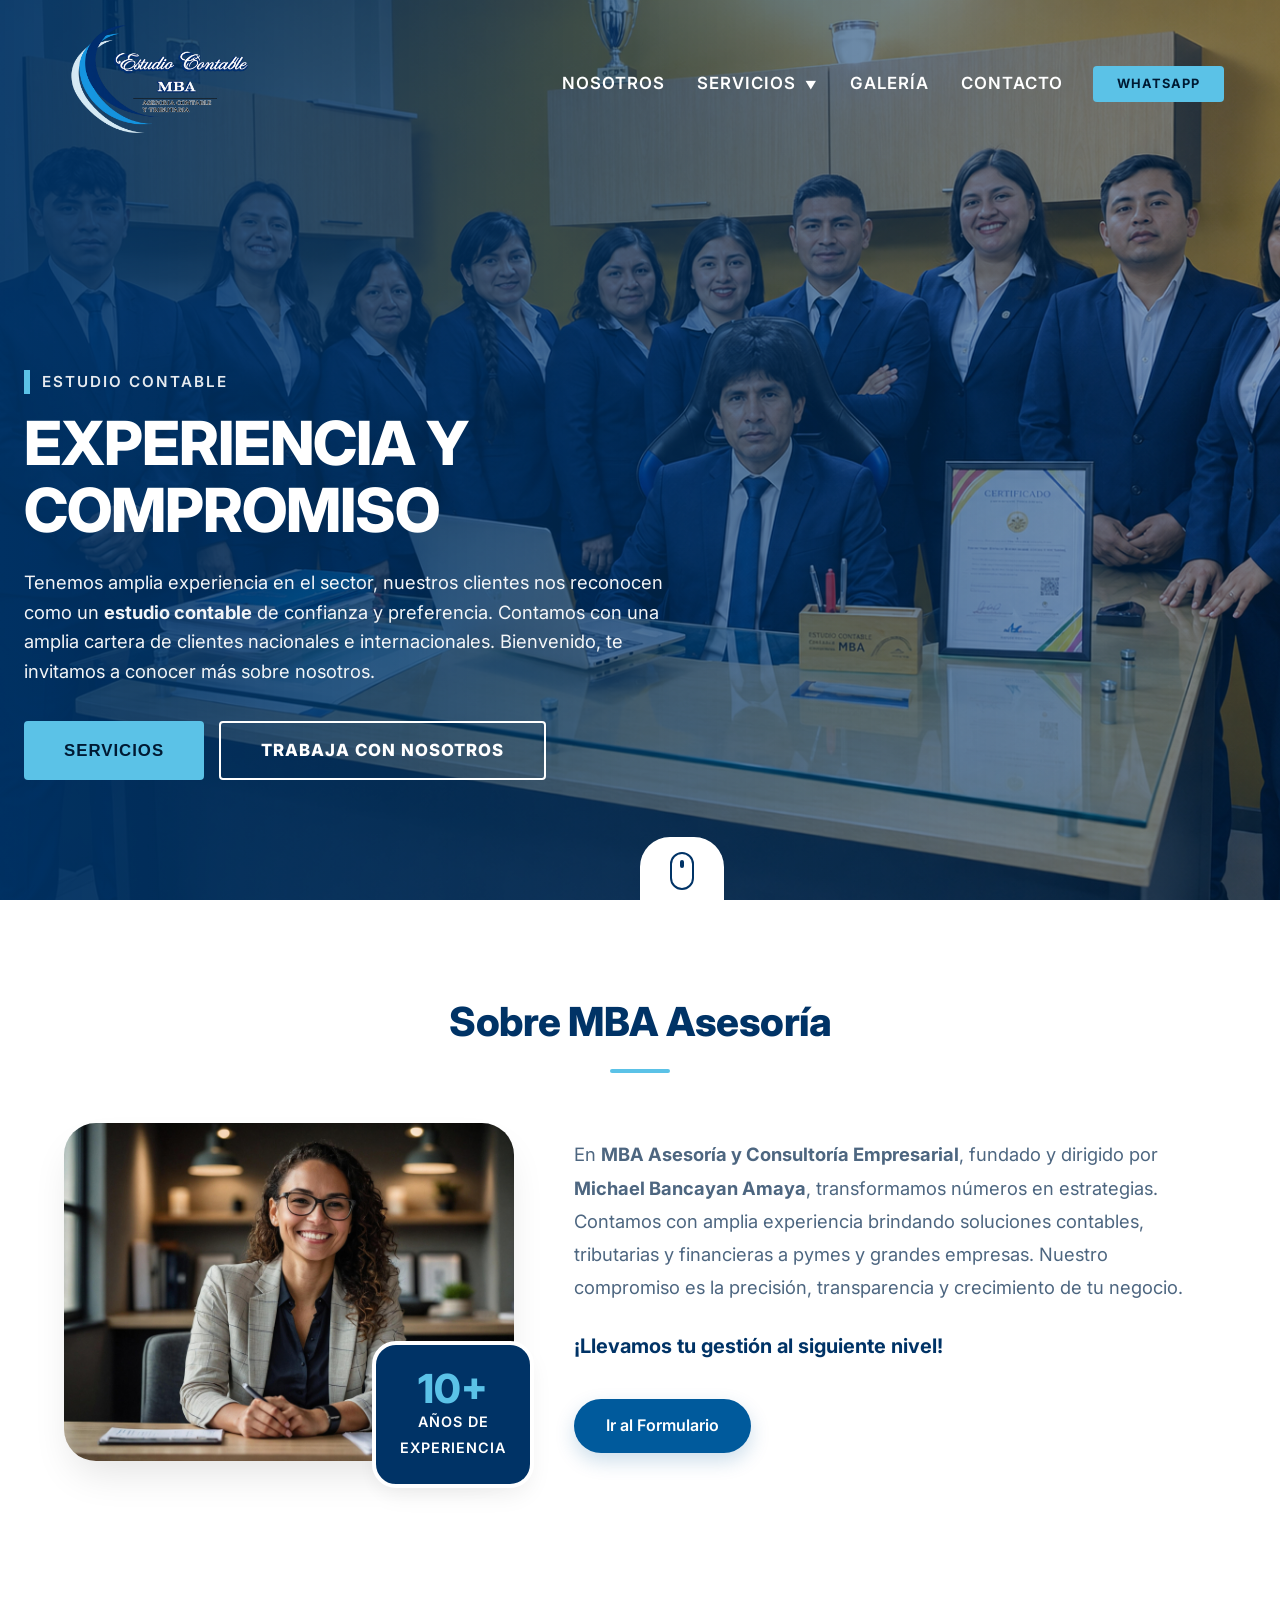
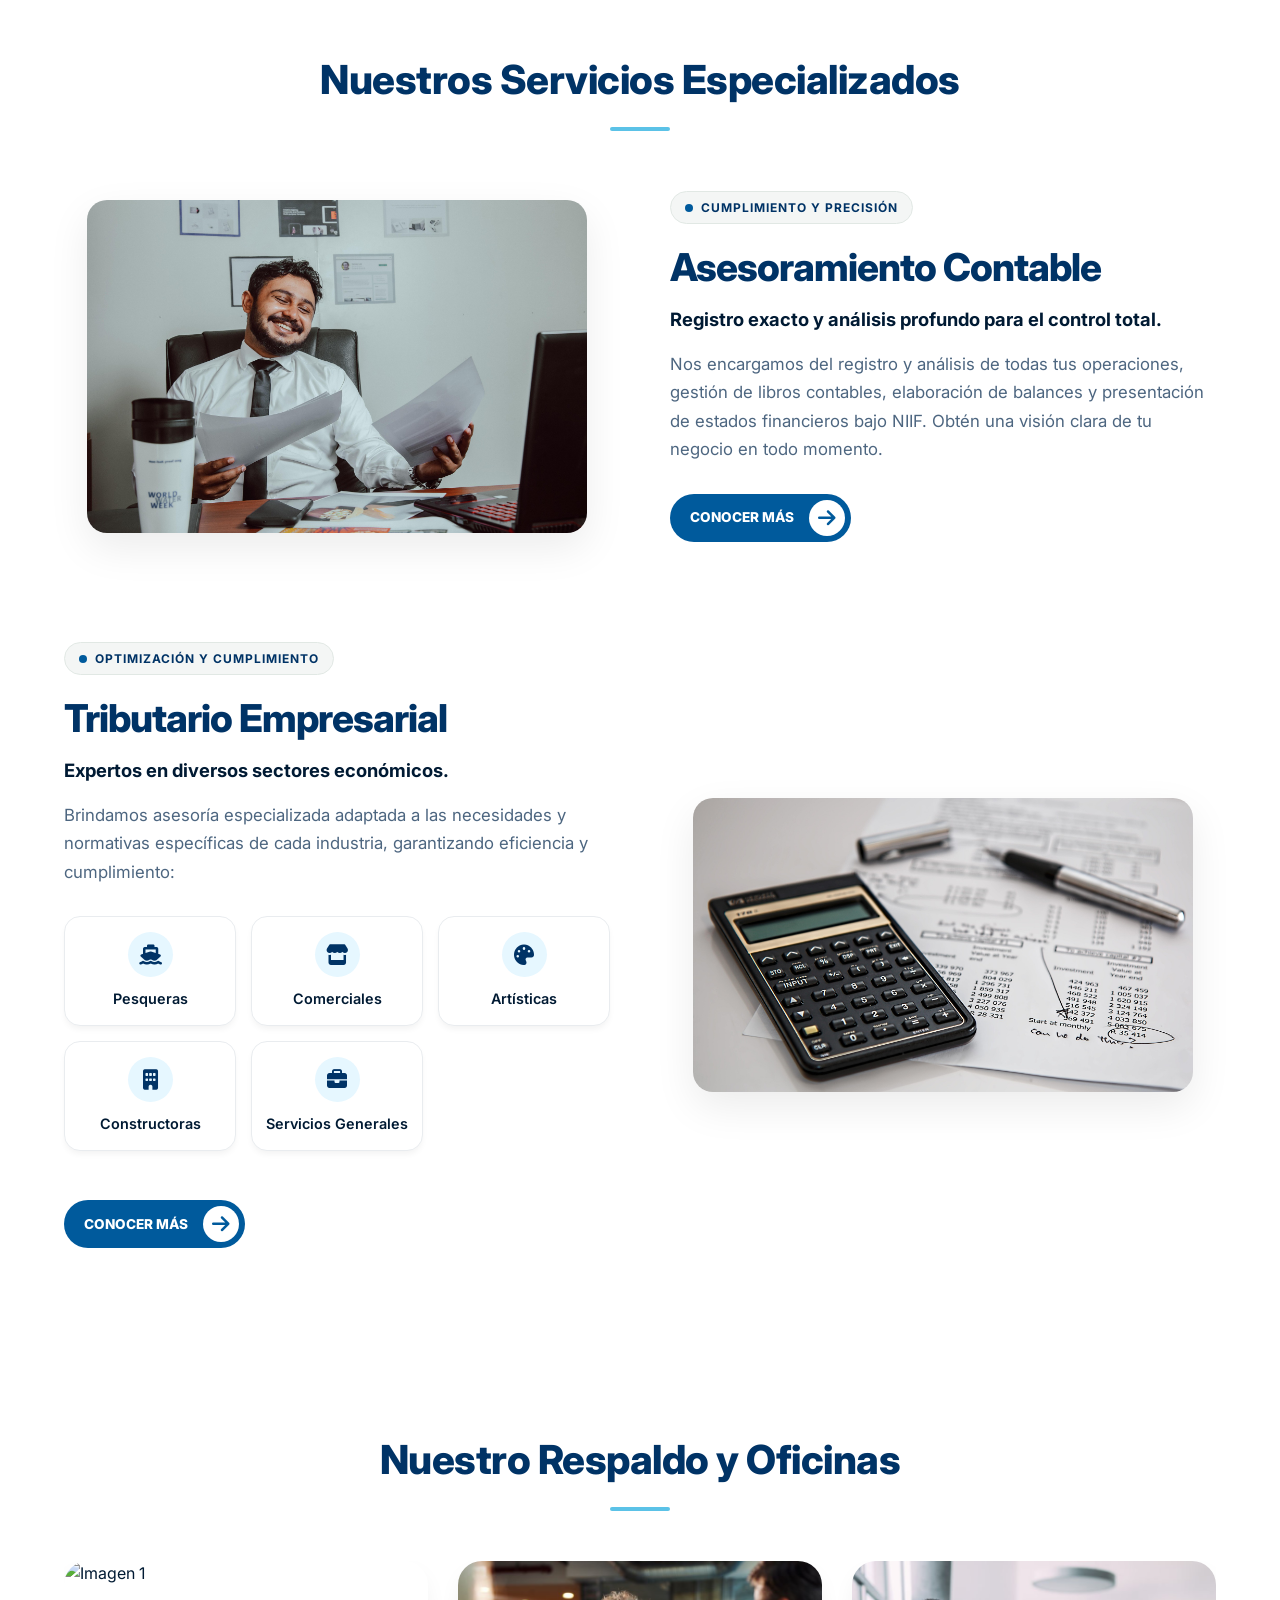
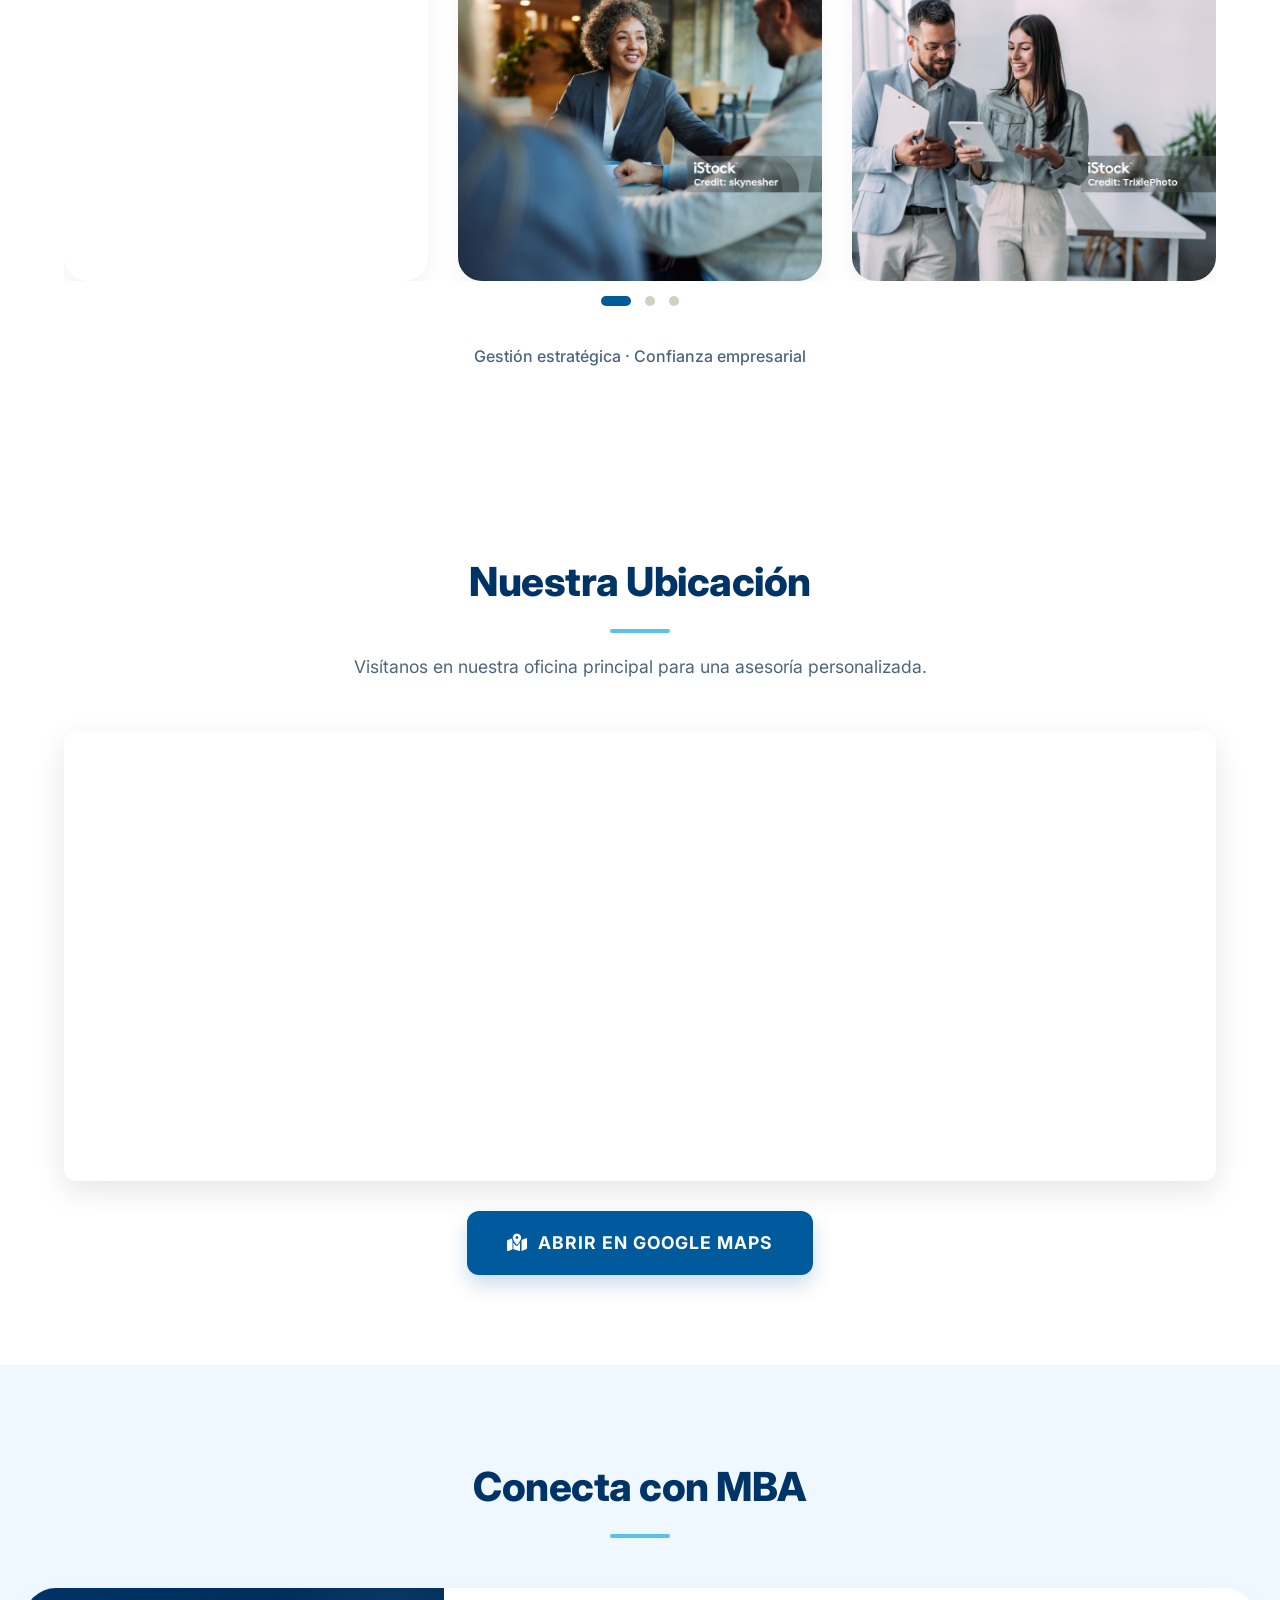
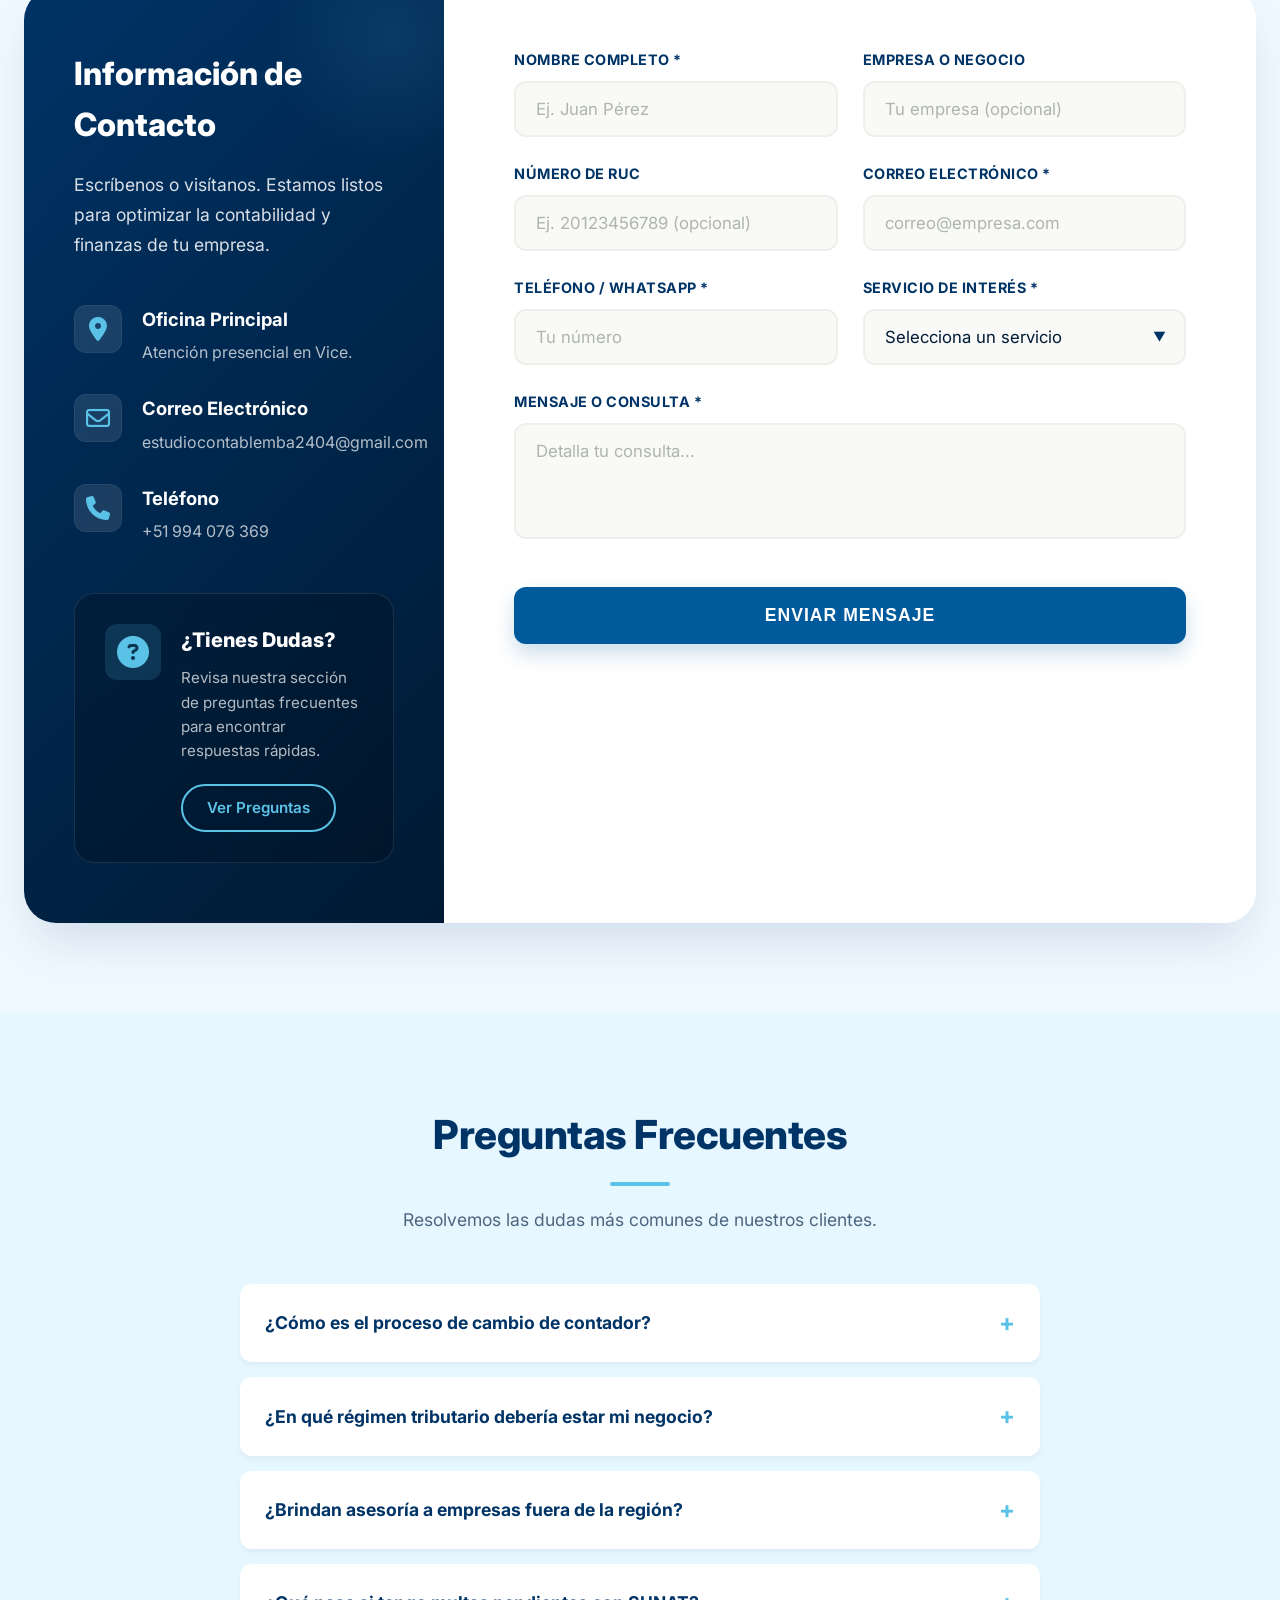
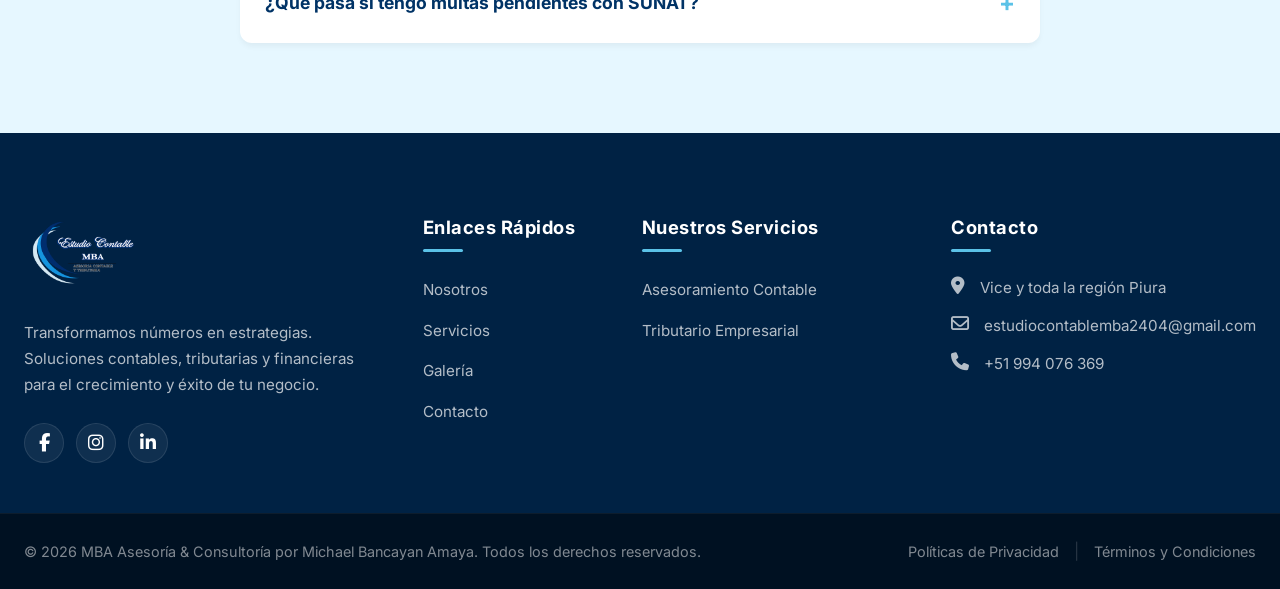
==== commit f38b846a: "Update index.html with new content and layout" ====
--- a/index.html
+++ b/index.html
@@ -60,7 +60,6 @@
                                 </li>
                                 <li data-section="carrusel">Galería</li>
                                 <li data-section="contacto">Contacto</li>
-                                <li data-section="cv">Currículum</li>
                             </ul>
                         </nav>
                         <a class="nav-btn-whatsapp nav-btn-destacado" href="https://wa.me/51994076369" target="_blank">
@@ -81,9 +80,10 @@
                     <p>Tenemos amplia experiencia en el sector, nuestros clientes nos reconocen como un <strong>estudio
                             contable</strong> de confianza y preferencia. Contamos con una amplia cartera de clientes
                         nacionales e internacionales. Bienvenido, te invitamos a conocer más sobre nosotros.</p>
-                    <div class="hero-botones">
+                    <div class="hero-botones" style="display: flex; gap: 15px; flex-wrap: wrap;">
                         <button class="btn-solid-accent"
                             onclick="document.getElementById('servicios').scrollIntoView({behavior: 'smooth'})">Servicios</button>
+                        <a href="subpaginas/practicas.html" class="btn-solid-accent" style="background-color: transparent; border: 2px solid white; color: white; text-decoration: none; display: flex; align-items: center; justify-content: center;">Trabaja con Nosotros</a>
                     </div>
                 </div>
             </div>
@@ -116,7 +116,7 @@
                     </div>
                 </div>
                 <div class="contenedor_boton">
-                    <p>En <strong>MBA Asesoría y Consultoría Empresarial</strong> transformamos números en estrategias.
+                    <p>En <strong>MBA Asesoría y Consultoría Empresarial</strong>, fundado y dirigido por <strong>Michael Bancayan Amaya</strong>, transformamos números en estrategias.
                         Contamos con amplia experiencia brindando soluciones contables, tributarias y financieras a
                         pymes y grandes empresas. Nuestro compromiso es la precisión, transparencia y crecimiento de tu
                         negocio.</p>
@@ -227,6 +227,29 @@
         </div>
     </div>
 
+    <!-- ==========================================
+         UBICACIÓN (MAPA)
+         ========================================== -->
+    <section id="ubicacion" class="seccion-clara" style="padding: 90px 0;">
+        <div class="container-section">
+            <div class="titulo-seccion fade-in-up">
+                <h2>Nuestra Ubicación</h2>
+                <div class="linea-adorno"></div>
+                <p style="text-align: center; color: var(--color-text-muted); margin-bottom: 40px; font-size: 1.1rem;">Visítanos en nuestra oficina principal para una asesoría personalizada.</p>
+            </div>
+            
+            <div class="mapa-container fade-in-up" style="border-radius: 12px; overflow: hidden; box-shadow: 0 10px 30px rgba(0,0,0,0.1); margin-bottom: 30px;">
+                <iframe src="https://www.google.com/maps/embed?pb=!4v1783036053067!6m8!1m7!1sSjwAHh6pqvqlCNxNsJG-pA!2m2!1d-5.41975913357587!2d-80.77725383105022!3f279.94!4f0!5f0.7820865974627469" width="100%" height="450" style="border:0; display: block;" allowfullscreen="" loading="lazy" referrerpolicy="strict-origin-when-cross-origin"></iframe>
+            </div>
+            
+            <div class="text-center fade-in-up" style="text-align: center;">
+                <a href="https://maps.app.goo.gl/RGH7F4DBJLKyBJsZA" target="_blank" class="btn-principal" style="display: inline-flex; align-items: center; gap: 10px;">
+                    <i class="fa-solid fa-map-location-dot"></i> Abrir en Google Maps
+                </a>
+            </div>
+        </div>
+    </section>
+
     <section id="contacto" class="seccion-contacto">
         <div class="container-section">
             <div class="titulo-seccion fade-in-up">
@@ -270,12 +293,12 @@
 
                     <div class="cv-caja">
                         <div class="cv-icono">
-                            <i class="fa-solid fa-file-invoice"></i>
+                            <i class="fa-solid fa-circle-question"></i>
                         </div>
                         <div class="cv-contenido">
-                            <h4>Currículum Ejecutivo</h4>
-                            <p>Conoce las credenciales de nuestro equipo y nuestros casos de éxito.</p>
-                            <a href="#cv" class="btn-cv">Ver CV / Propuesta</a>
+                            <h4>¿Tienes Dudas?</h4>
+                            <p>Revisa nuestra sección de preguntas frecuentes para encontrar respuestas rápidas.</p>
+                            <a href="#faq" class="btn-cv" onclick="document.getElementById('faq').scrollIntoView({behavior: 'smooth'})">Ver Preguntas</a>
                         </div>
                     </div>
                 </div>
@@ -347,6 +370,46 @@
     </section>
 
     <!-- ==========================================
+         PREGUNTAS FRECUENTES (FAQ)
+         ========================================== -->
+    <section id="faq" class="seccion-gris" style="padding: 90px 0;">
+        <div class="container-section">
+            <div class="titulo-seccion fade-in-up">
+                <h2>Preguntas Frecuentes</h2>
+                <div class="linea-adorno"></div>
+                <p style="text-align: center; color: var(--color-text-muted); margin-bottom: 40px; font-size: 1.1rem;">Resolvemos las dudas más comunes de nuestros clientes.</p>
+            </div>
+            
+            <div class="faq-container fade-in-up">
+                <details class="faq-item">
+                    <summary>¿Cómo es el proceso de cambio de contador?</summary>
+                    <div class="faq-content">
+                        <p>Es un proceso muy sencillo. Nosotros nos encargamos de solicitar la documentación necesaria a tu contador anterior (balances, libros, accesos SUNAT) y hacemos la transición de forma segura sin interrumpir tus operaciones comerciales.</p>
+                    </div>
+                </details>
+                <details class="faq-item">
+                    <summary>¿En qué régimen tributario debería estar mi negocio?</summary>
+                    <div class="faq-content">
+                        <p>Dependerá de tu nivel de ingresos y actividad. Haremos una evaluación gratuita de tu negocio para recomendarte el régimen (NRUS, RER, MYPE o General) que te permita pagar lo justo y optimizar tus impuestos de forma legal.</p>
+                    </div>
+                </details>
+                <details class="faq-item">
+                    <summary>¿Brindan asesoría a empresas fuera de la región?</summary>
+                    <div class="faq-content">
+                        <p>¡Sí! Gracias a la facturación electrónica y sistemas digitales, podemos llevar la contabilidad de tu empresa de manera remota al 100%, sin importar en qué ciudad del Perú te encuentres, con la misma eficiencia.</p>
+                    </div>
+                </details>
+                <details class="faq-item">
+                    <summary>¿Qué pasa si tengo multas pendientes con SUNAT?</summary>
+                    <div class="faq-content">
+                        <p>Realizamos una revisión integral para detectar cualquier contingencia. Si tienes multas, te asesoramos para aplicar al régimen de gradualidad (descuentos) y solicitamos fraccionamientos para que regularices todo sin afectar tu liquidez.</p>
+                    </div>
+                </details>
+            </div>
+        </div>
+    </section>
+
+    <!-- ==========================================
          FOOTER (PIE DE PÁGINA CON CSS GRID)
          ========================================== -->
     <footer class="footer-profesional">
@@ -418,7 +481,7 @@
         <div class="footer-bottom">
             <div class="contenedor">
                 <div class="footer-bottom-content">
-                    <p>&copy; 2026 MBA Asesoría & Consultoría. Todos los derechos reservados.</p>
+                    <p>&copy; 2026 MBA Asesoría & Consultoría por Michael Bancayan Amaya. Todos los derechos reservados.</p>
                     <div class="footer-bottom-links">
                         <a href="#">Políticas de Privacidad</a>
                         <span class="separador">|</span>
@@ -544,7 +607,7 @@
         const btnEnviar = document.getElementById('btn-enviar');
         const mensajeEstado = document.getElementById('mensaje-estado');
 
-        const scriptURL = 'https://script.google.com/macros/s/AKfycbwjhImYrNAMVXxxacIMW8kBl_aMa1dq9CRJsQU_aEEJx1-hh5KAFl4pVtEcw8vpDqfH/exec';
+        const scriptURL = 'https://script.google.com/macros/s/AKfycbxZXDv_WfJMdJb-s_DqZNvWZCrtDs7PaigvMaMQ-XRBbyW01VolI9z5OvjO3Z-xtk6i/exec';
 
         form.addEventListener('submit', e => {
             e.preventDefault();
--- a/estilos/estilos.css
+++ b/estilos/estilos.css
@@ -57,6 +57,26 @@
     width: 100%;
 }
 
+/* ==========================================
+   LÍMITES INDEPENDIENTES POR SECCIÓN 
+   (Rompe la línea vertical única)
+   ========================================== */
+.nav-wrapper .contenedor {
+    max-width: 95%; /* Ocupa casi todo el ancho para separar el logo y menú */
+}
+
+.hero-contenedor.contenedor {
+    max-width: 1350px; /* Un poco más amplio para los textos principales */
+}
+
+.seccion-contacto .container-section {
+    max-width: 1400px; /* Da más espacio al formulario y la info */
+}
+
+.footer-profesional .contenedor {
+    max-width: 1600px; /* Footer bien extendido */
+}
+
 .seccion-clara { background-color: var(--color-bg-white); }
 .seccion-gris { background-color: var(--color-bg-gray); }
 .seccion-contacto { background-color: var(--color-bg-light); }
@@ -81,7 +101,7 @@
     width: 60px;
     height: 4px;
     background: var(--color-accent);
-    margin: 15px auto 0;
+    margin: 15px auto 20px;
     border-radius: 4px;
 }
 
@@ -985,6 +1005,68 @@
     color: #991b1b;
     border: 1px solid #fecaca;
     box-shadow: 0 4px 6px -1px rgba(153, 27, 27, 0.1);
+}
+
+/* ==========================================
+   ❓ PREGUNTAS FRECUENTES (FAQ)
+   ========================================== */
+.faq-container {
+    max-width: 800px;
+    margin: 0 auto;
+    display: flex;
+    flex-direction: column;
+    gap: 15px;
+}
+
+.faq-item {
+    background: #ffffff;
+    border-radius: 12px;
+    box-shadow: 0 4px 6px -1px rgba(0,0,0,0.05);
+    overflow: hidden;
+    transition: all 0.3s ease;
+}
+
+.faq-item[open] {
+    box-shadow: 0 10px 15px -3px rgba(0,0,0,0.1);
+}
+
+.faq-item summary {
+    padding: 20px 25px;
+    font-weight: 700;
+    font-size: 1.1rem;
+    color: var(--color-primary);
+    cursor: pointer;
+    list-style: none;
+    position: relative;
+    display: flex;
+    justify-content: space-between;
+    align-items: center;
+}
+
+.faq-item summary::-webkit-details-marker {
+    display: none;
+}
+
+.faq-item summary::after {
+    content: '+';
+    font-size: 1.5rem;
+    color: var(--color-accent);
+    transition: transform 0.3s ease;
+}
+
+.faq-item[open] summary::after {
+    content: '\2212';
+    transform: rotate(180deg);
+}
+
+.faq-content {
+    padding: 0 25px 25px;
+    color: #475569;
+    font-size: 1rem;
+    line-height: 1.6;
+    border-top: 1px solid rgba(0,0,0,0.05);
+    margin-top: 5px;
+    padding-top: 15px;
 }
 
 /* ==========================================
